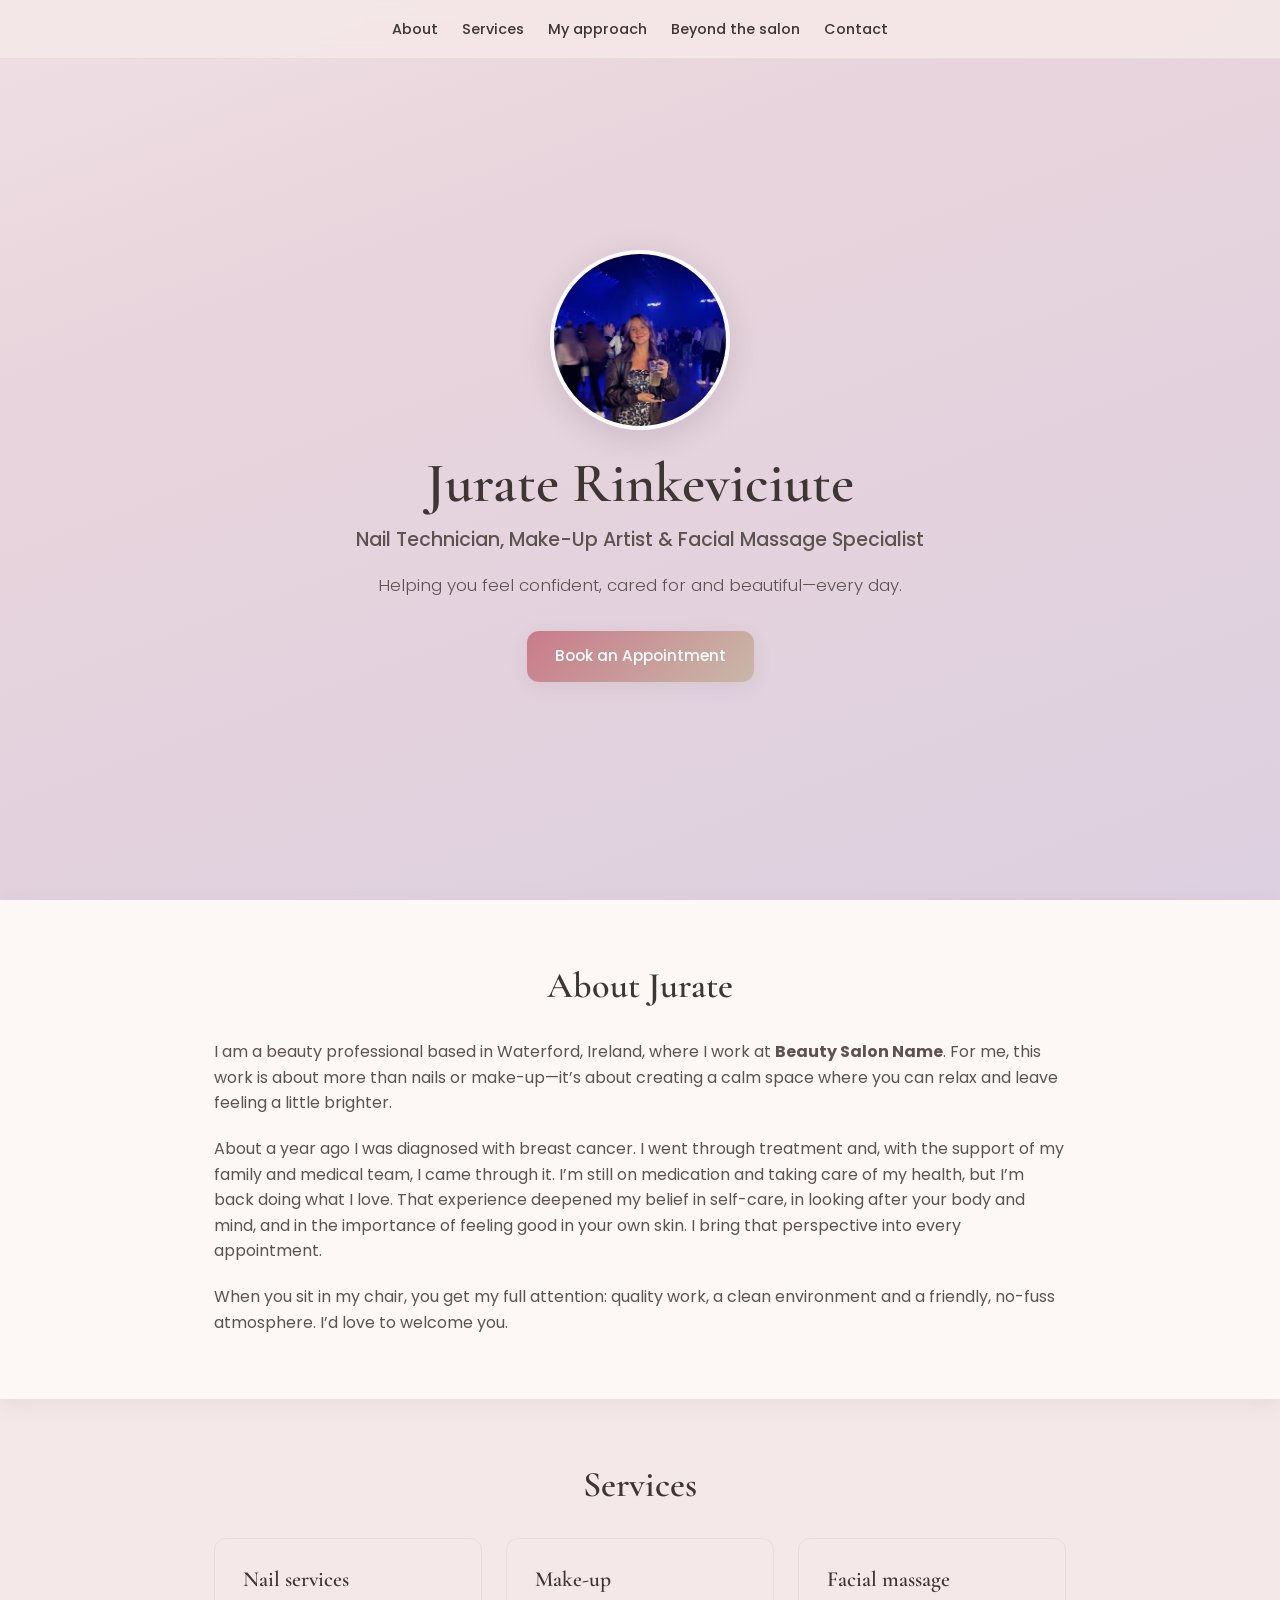
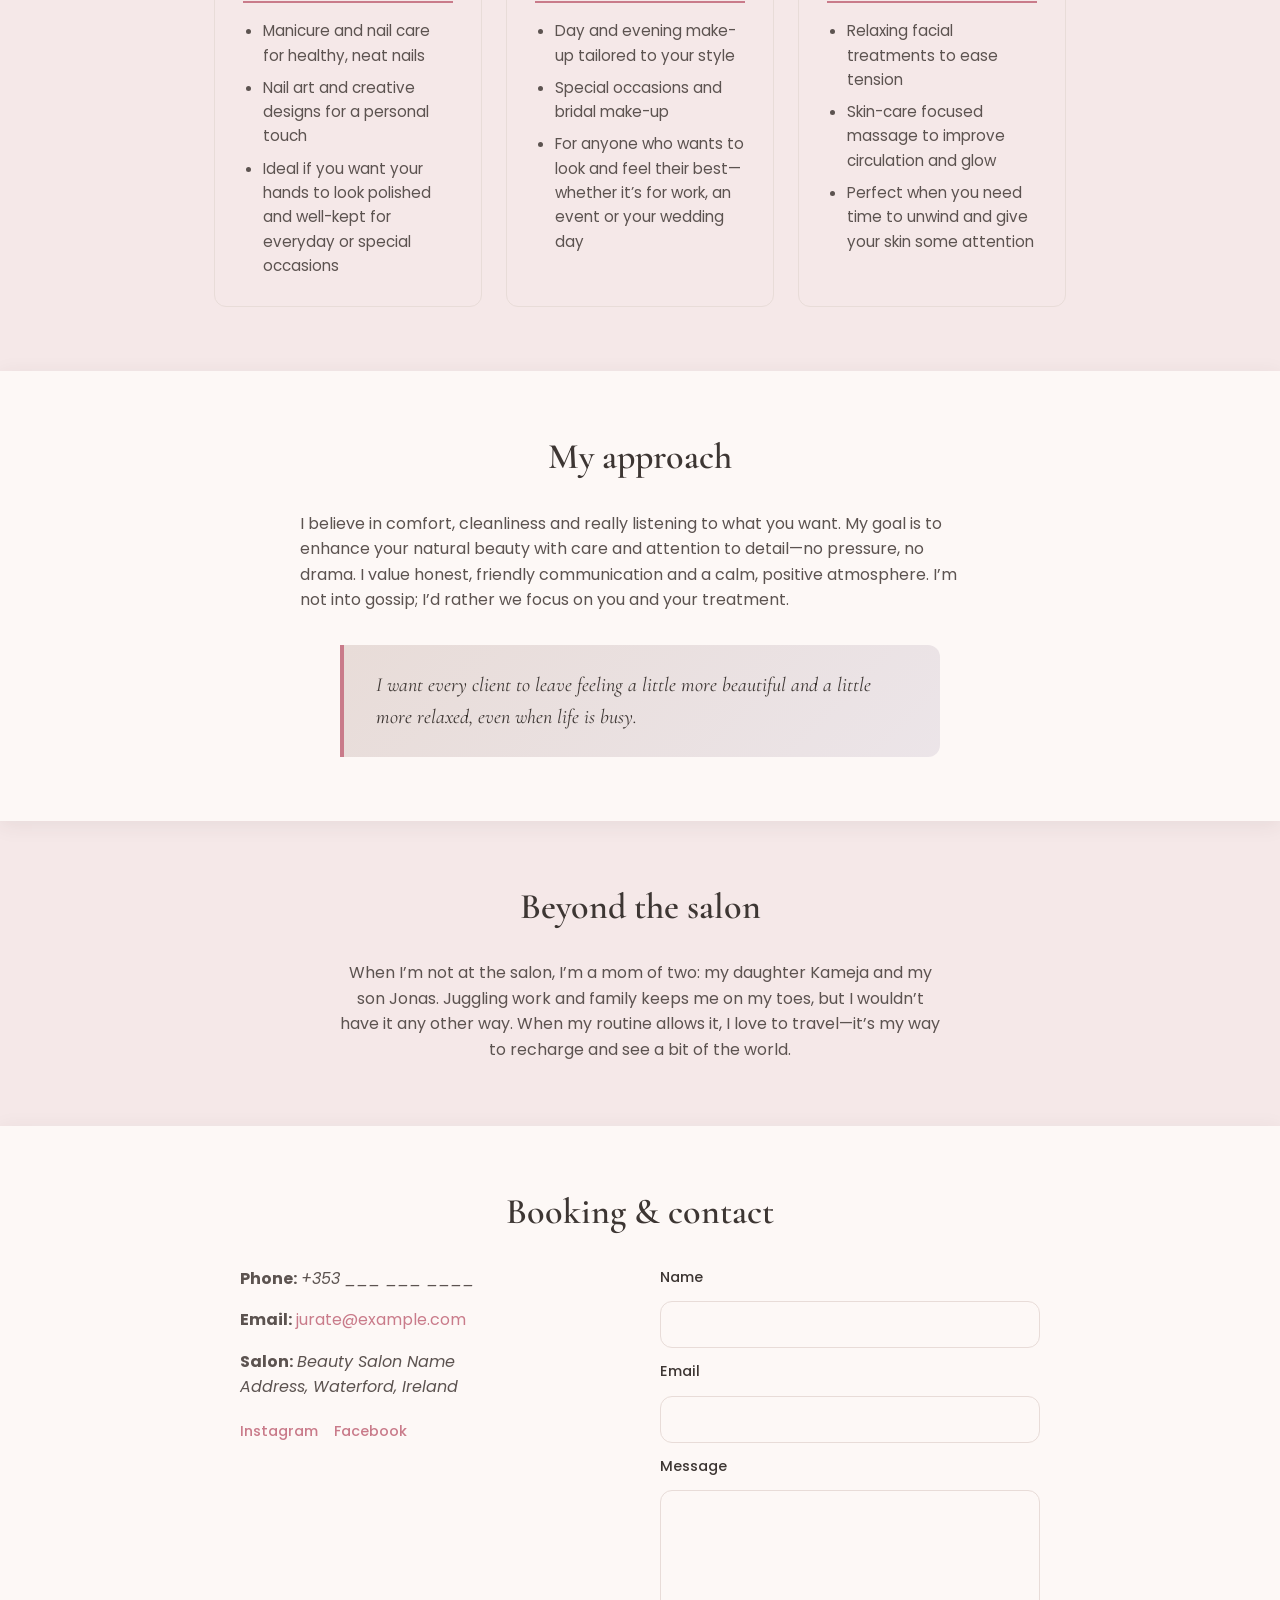
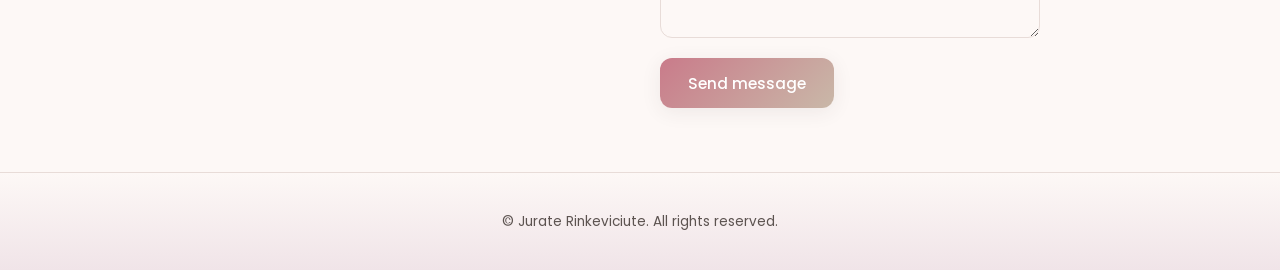
==== index.html @ 40cccd5f "Add business card landing page with responsive design Made-with: Cursor" ====
<!DOCTYPE html>
<html lang="en">
<head>
  <meta charset="UTF-8">
  <meta name="viewport" content="width=device-width, initial-scale=1.0">
  <title>Jurate Rinkeviciute – Nail Technician, Make-Up Artist & Facial Massage Specialist | Waterford</title>
  <meta name="description" content="Beauty professional in Waterford, Ireland. Nail services, make-up and facial massage. Book your appointment.">
  <link rel="preconnect" href="https://fonts.googleapis.com">
  <link rel="preconnect" href="https://fonts.gstatic.com" crossorigin>
  <link href="https://fonts.googleapis.com/css2?family=Cormorant+Garamond:ital,wght@0,400;0,600;1,400&family=Poppins:wght@300;400;500;600&display=swap" rel="stylesheet">
  <link rel="stylesheet" href="style.css">
</head>
<body>
  <header class="site-header">
    <nav class="nav" aria-label="Main navigation">
      <ul class="nav-list">
        <li><a href="#about">About</a></li>
        <li><a href="#services">Services</a></li>
        <li><a href="#philosophy">My approach</a></li>
        <li><a href="#personal">Beyond the salon</a></li>
        <li><a href="#contact">Contact</a></li>
      </ul>
    </nav>
  </header>

  <main>
    <!-- Hero -->
    <section class="hero" id="hero">
      <div class="hero-content">
        <!-- Replace assets/profile.png with Jurate's photo when ready -->
        <img src="assets/profile.png" alt="Jurate Rinkeviciute" class="hero-photo" width="200" height="200">
        <h1 class="hero-title">Jurate Rinkeviciute</h1>
        <p class="hero-subtitle">Nail Technician, Make-Up Artist & Facial Massage Specialist</p>
        <p class="hero-tagline">Helping you feel confident, cared for and beautiful—every day.</p>
        <a href="#contact" class="btn btn-primary btn-pulse">Book an Appointment</a>
      </div>
    </section>

    <!-- About Jurate -->
    <section class="section about" id="about">
      <div class="container">
        <h2 class="section-title">About Jurate</h2>
        <div class="about-content">
          <p>I am a beauty professional based in Waterford, Ireland, where I work at <strong>Beauty Salon Name</strong>. For me, this work is about more than nails or make-up—it’s about creating a calm space where you can relax and leave feeling a little brighter.</p>
          <p>About a year ago I was diagnosed with breast cancer. I went through treatment and, with the support of my family and medical team, I came through it. I’m still on medication and taking care of my health, but I’m back doing what I love. That experience deepened my belief in self-care, in looking after your body and mind, and in the importance of feeling good in your own skin. I bring that perspective into every appointment.</p>
          <p>When you sit in my chair, you get my full attention: quality work, a clean environment and a friendly, no-fuss atmosphere. I’d love to welcome you.</p>
        </div>
      </div>
    </section>

    <!-- Services -->
    <section class="section services" id="services">
      <div class="container">
        <h2 class="section-title">Services</h2>
        <div class="services-grid">
          <article class="service-card">
            <h3 class="service-title">Nail services</h3>
            <ul class="service-list">
              <li>Manicure and nail care for healthy, neat nails</li>
              <li>Nail art and creative designs for a personal touch</li>
              <li>Ideal if you want your hands to look polished and well-kept for everyday or special occasions</li>
            </ul>
          </article>
          <article class="service-card">
            <h3 class="service-title">Make-up</h3>
            <ul class="service-list">
              <li>Day and evening make-up tailored to your style</li>
              <li>Special occasions and bridal make-up</li>
              <li>For anyone who wants to look and feel their best—whether it’s for work, an event or your wedding day</li>
            </ul>
          </article>
          <article class="service-card">
            <h3 class="service-title">Facial massage</h3>
            <ul class="service-list">
              <li>Relaxing facial treatments to ease tension</li>
              <li>Skin-care focused massage to improve circulation and glow</li>
              <li>Perfect when you need time to unwind and give your skin some attention</li>
            </ul>
          </article>
        </div>
      </div>
    </section>

    <!-- Philosophy -->
    <section class="section philosophy" id="philosophy">
      <div class="container">
        <h2 class="section-title">My approach</h2>
        <div class="philosophy-content">
          <p>I believe in comfort, cleanliness and really listening to what you want. My goal is to enhance your natural beauty with care and attention to detail—no pressure, no drama. I value honest, friendly communication and a calm, positive atmosphere. I’m not into gossip; I’d rather we focus on you and your treatment.</p>
          <blockquote class="philosophy-quote">I want every client to leave feeling a little more beautiful and a little more relaxed, even when life is busy.</blockquote>
        </div>
      </div>
    </section>

    <!-- Personal life -->
    <section class="section personal" id="personal">
      <div class="container">
        <h2 class="section-title">Beyond the salon</h2>
        <div class="personal-content">
          <p>When I’m not at the salon, I’m a mom of two: my daughter Kameja and my son Jonas. Juggling work and family keeps me on my toes, but I wouldn’t have it any other way. When my routine allows it, I love to travel—it’s my way to recharge and see a bit of the world.</p>
        </div>
      </div>
    </section>

    <!-- Booking & Contact -->
    <section class="section contact" id="contact">
      <div class="container">
        <h2 class="section-title">Booking & contact</h2>
        <div class="contact-wrapper">
          <div class="contact-info">
            <p><strong>Phone:</strong> <span class="placeholder">+353 ___ ___ ____</span></p>
            <p><strong>Email:</strong> <a href="mailto:jurate@example.com">jurate@example.com</a></p>
            <p><strong>Salon:</strong> <span class="placeholder">Beauty Salon Name</span><br>
            <span class="placeholder">Address, Waterford, Ireland</span></p>
            <div class="social-links">
              <a href="https://www.instagram.com/example" target="_blank" rel="noopener noreferrer" aria-label="Instagram">Instagram</a>
              <a href="https://www.facebook.com/example" target="_blank" rel="noopener noreferrer" aria-label="Facebook">Facebook</a>
            </div>
          </div>
          <form class="contact-form" action="#" method="post" aria-label="Contact form">
            <label for="name">Name</label>
            <input type="text" id="name" name="name" required>
            <label for="email">Email</label>
            <input type="email" id="email" name="email" required>
            <label for="message">Message</label>
            <textarea id="message" name="message" rows="5" required></textarea>
            <button type="submit" class="btn btn-primary">Send message</button>
          </form>
        </div>
      </div>
    </section>
  </main>

  <footer class="site-footer">
    <p>&copy; Jurate Rinkeviciute. All rights reserved.</p>
  </footer>

  <script>
    document.querySelectorAll('a[href^="#"]').forEach(anchor => {
      anchor.addEventListener('click', function (e) {
        e.preventDefault();
        const target = document.querySelector(this.getAttribute('href'));
        if (target) target.scrollIntoView({ behavior: 'smooth', block: 'start' });
      });
    });
  </script>
</body>
</html>
---- style.css ----
/* ============================================
   Jurate Rinkeviciute – Personal Portfolio
   Soft, feminine, calm & modern
   ============================================ */

:root {
  --bg-main: #f5e8e8;
  --bg-section: #fdf8f6;
  --bg-hero: linear-gradient(160deg, #efe0e4 0%, #e8d4dc 30%, #ddd0e0 100%);
  --accent-soft: #e8dcd8;
  --accent-pink: #c97b8a;
  --accent-nude: #c9b8a8;
  --accent-lavender: #b8a8c4;
  --text-dark: #3d3633;
  --text-muted: #5c5350;
  --font-display: "Cormorant Garamond", Georgia, serif;
  --font-body: "Poppins", sans-serif;
  --shadow-soft: 0 4px 20px rgba(61, 54, 51, 0.08);
  --radius: 12px;
  --transition: 0.25s ease;
}

*,
*::before,
*::after {
  box-sizing: border-box;
}

html {
  scroll-behavior: smooth;
}

body {
  margin: 0;
  font-family: var(--font-body);
  font-weight: 400;
  font-size: 1rem;
  line-height: 1.6;
  color: var(--text-dark);
  background-color: var(--bg-main);
}

/* Typography */
h1, h2, h3 {
  font-family: var(--font-display);
  font-weight: 600;
  line-height: 1.2;
}

a {
  color: var(--accent-pink);
  text-decoration: none;
  transition: color var(--transition);
}

a:hover {
  color: var(--text-dark);
}

/* Layout */
.container {
  max-width: 900px;
  margin: 0 auto;
  padding: 0 1.5rem;
}

/* Header & navigation */
.site-header {
  position: fixed;
  top: 0;
  left: 0;
  right: 0;
  z-index: 100;
  background: rgba(245, 232, 232, 0.92);
  backdrop-filter: blur(8px);
  border-bottom: 1px solid var(--accent-soft);
}

.nav {
  padding: 1rem 1.5rem;
}

.nav-list {
  list-style: none;
  margin: 0;
  padding: 0;
  display: flex;
  flex-wrap: wrap;
  justify-content: center;
  gap: 1.5rem;
}

.nav-list a {
  color: var(--text-dark);
  font-size: 0.9rem;
  font-weight: 500;
}

.nav-list a:hover {
  color: var(--accent-pink);
}

/* Hero */
.hero {
  min-height: 100vh;
  display: flex;
  align-items: center;
  justify-content: center;
  text-align: center;
  padding: 6rem 1.5rem 4rem;
  background: var(--bg-hero);
}

.hero-content {
  max-width: 700px;
}

/* Profile photo – circular crop, face only; replace image for Jurate later */
.hero-photo {
  width: 180px;
  height: 180px;
  border-radius: 50%;
  object-fit: cover;
  object-position: center 25%;
  border: 4px solid rgba(255, 255, 255, 0.9);
  box-shadow: 0 8px 32px rgba(61, 54, 51, 0.15);
  margin-bottom: 1.25rem;
  display: block;
  margin-left: auto;
  margin-right: auto;
}

.hero-title {
  font-size: clamp(2.25rem, 5vw, 3.5rem);
  margin: 0 0 0.5rem;
  color: var(--text-dark);
}

.hero-subtitle {
  font-family: var(--font-body);
  font-size: clamp(1rem, 2vw, 1.2rem);
  font-weight: 500;
  color: var(--text-muted);
  margin: 0 0 1rem;
}

.hero-tagline {
  font-size: 1.05rem;
  color: var(--text-muted);
  margin: 0 0 2rem;
  font-weight: 300;
}

.btn {
  display: inline-block;
  padding: 0.85rem 1.75rem;
  font-family: var(--font-body);
  font-size: 0.95rem;
  font-weight: 500;
  border: none;
  border-radius: var(--radius);
  cursor: pointer;
  transition: transform var(--transition), box-shadow var(--transition);
}

.btn-primary {
  background: linear-gradient(135deg, var(--accent-pink), var(--accent-nude));
  color: #fff;
  box-shadow: var(--shadow-soft);
}

.btn-primary:hover {
  transform: translateY(-2px);
  box-shadow: 0 6px 24px rgba(201, 123, 138, 0.4);
}

/* Pulsating "Book" button */
@keyframes pulse {
  0%, 100% { box-shadow: 0 4px 20px rgba(201, 123, 138, 0.35); transform: scale(1); }
  50% { box-shadow: 0 4px 32px rgba(201, 123, 138, 0.55); transform: scale(1.02); }
}

.btn-pulse {
  animation: pulse 2s ease-in-out infinite;
}

.btn-pulse:hover {
  animation: none;
}

/* Sections */
.section {
  padding: 4rem 0;
}

.section:nth-child(even) {
  background-color: var(--bg-section);
  box-shadow: var(--shadow-soft);
}

.section-title {
  font-size: clamp(1.75rem, 3vw, 2.25rem);
  margin: 0 0 2rem;
  text-align: center;
  color: var(--text-dark);
}

/* About */
.about-content p {
  margin: 0 0 1.25rem;
  color: var(--text-muted);
}

.about-content p:last-child {
  margin-bottom: 0;
}

/* Services */
.services-grid {
  display: grid;
  grid-template-columns: repeat(auto-fit, minmax(260px, 1fr));
  gap: 1.5rem;
}

.service-card {
  background: var(--bg-main);
  padding: 1.75rem;
  border-radius: var(--radius);
  border: 1px solid var(--accent-soft);
  transition: box-shadow var(--transition), border-color var(--transition);
}

.service-card:hover {
  box-shadow: var(--shadow-soft);
  border-color: var(--accent-pink);
}

.service-title {
  font-size: 1.35rem;
  margin: 0 0 1rem;
  color: var(--text-dark);
  padding-bottom: 0.5rem;
  border-bottom: 2px solid var(--accent-pink);
}

.service-list {
  margin: 0;
  padding-left: 1.25rem;
  color: var(--text-muted);
  font-size: 0.95rem;
}

.service-list li {
  margin-bottom: 0.5rem;
}

.service-list li:last-child {
  margin-bottom: 0;
}

/* Philosophy */
.philosophy-content p {
  margin: 0 0 1.25rem;
  color: var(--text-muted);
  max-width: 680px;
  margin-left: auto;
  margin-right: auto;
}

.philosophy-quote {
  margin: 2rem auto 0;
  padding: 1.5rem 2rem;
  font-family: var(--font-display);
  font-size: 1.25rem;
  font-style: italic;
  color: var(--text-dark);
  background: linear-gradient(135deg, var(--accent-soft), rgba(196, 184, 201, 0.3));
  border-left: 4px solid var(--accent-pink);
  border-radius: 0 var(--radius) var(--radius) 0;
  max-width: 600px;
}

/* Personal */
.personal-content p {
  margin: 0;
  color: var(--text-muted);
  max-width: 600px;
  margin-left: auto;
  margin-right: auto;
  text-align: center;
}

/* Contact */
.contact-wrapper {
  display: grid;
  grid-template-columns: 1fr 1fr;
  gap: 2.5rem;
  align-items: start;
  max-width: 800px;
  margin: 0 auto;
}

.contact-info p {
  margin: 0 0 1rem;
  color: var(--text-muted);
}

.contact-info .placeholder {
  color: var(--text-muted);
  font-style: italic;
}

.social-links {
  margin-top: 1.25rem;
  display: flex;
  gap: 1rem;
}

.social-links a {
  font-size: 0.9rem;
  font-weight: 500;
}

/* Form */
.contact-form {
  display: flex;
  flex-direction: column;
  gap: 0.75rem;
}

.contact-form label {
  font-size: 0.9rem;
  font-weight: 500;
  color: var(--text-dark);
}

.contact-form input,
.contact-form textarea {
  font-family: var(--font-body);
  font-size: 1rem;
  padding: 0.65rem 0.9rem;
  border: 1px solid var(--accent-soft);
  border-radius: var(--radius);
  background: var(--bg-section);
  color: var(--text-dark);
  transition: border-color var(--transition);
}

.contact-form input:focus,
.contact-form textarea:focus {
  outline: none;
  border-color: var(--accent-pink);
}

.contact-form textarea {
  resize: vertical;
  min-height: 100px;
}

.contact-form .btn {
  margin-top: 0.5rem;
  align-self: flex-start;
}

/* Footer */
.site-footer {
  padding: 1.5rem;
  text-align: center;
  font-size: 0.85rem;
  color: var(--text-muted);
  background: linear-gradient(180deg, var(--bg-section) 0%, #f0e4e8 100%);
  border-top: 1px solid var(--accent-soft);
}

/* Responsive */
@media (max-width: 700px) {
  .nav-list {
    gap: 1rem;
  }

  .hero {
    padding: 5rem 1rem 3rem;
  }

  .section {
    padding: 3rem 0;
  }

  .contact-wrapper {
    grid-template-columns: 1fr;
    gap: 2rem;
  }

  .contact-info {
    order: 1;
  }

  .contact-form {
    order: 2;
  }

  .philosophy-quote {
    padding: 1.25rem 1.5rem;
    font-size: 1.1rem;
  }
}

@media (max-width: 480px) {
  .nav-list {
    font-size: 0.85rem;
    gap: 0.75rem;
  }

  .services-grid {
    grid-template-columns: 1fr;
  }
}
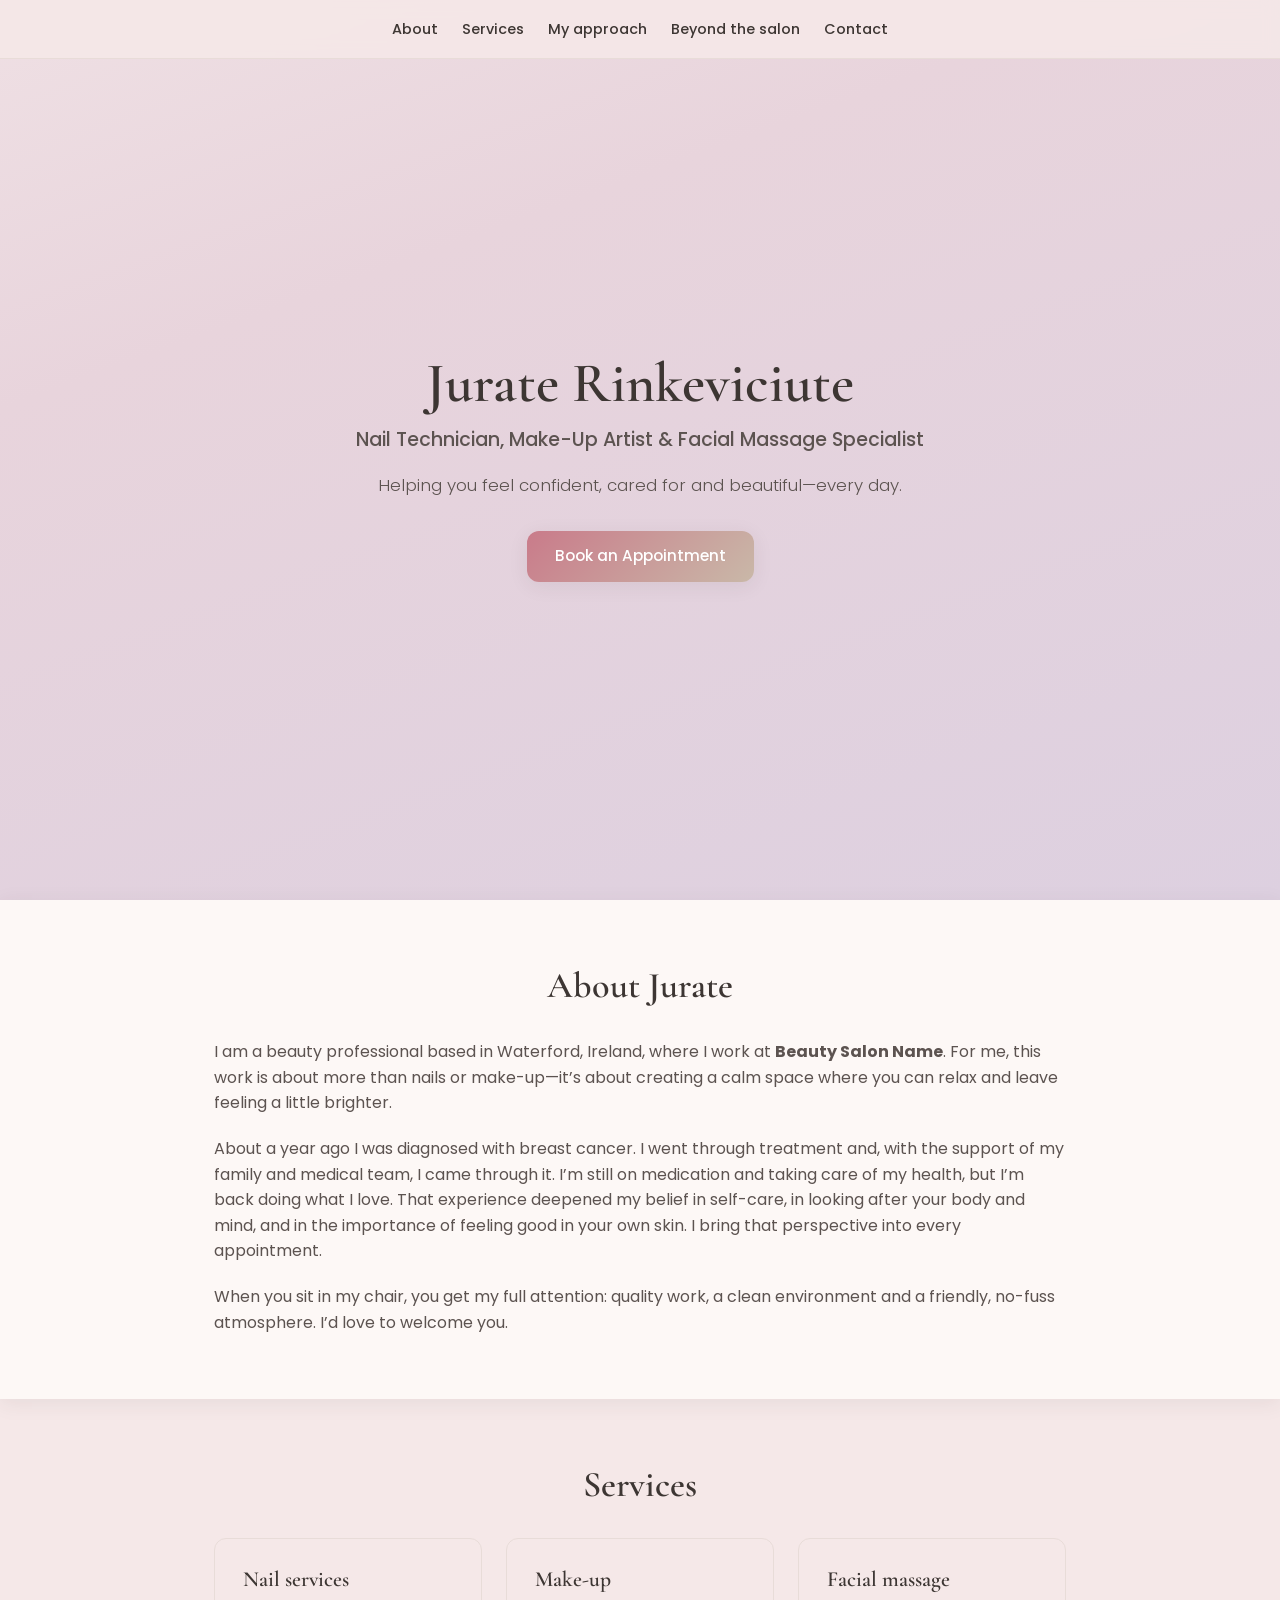
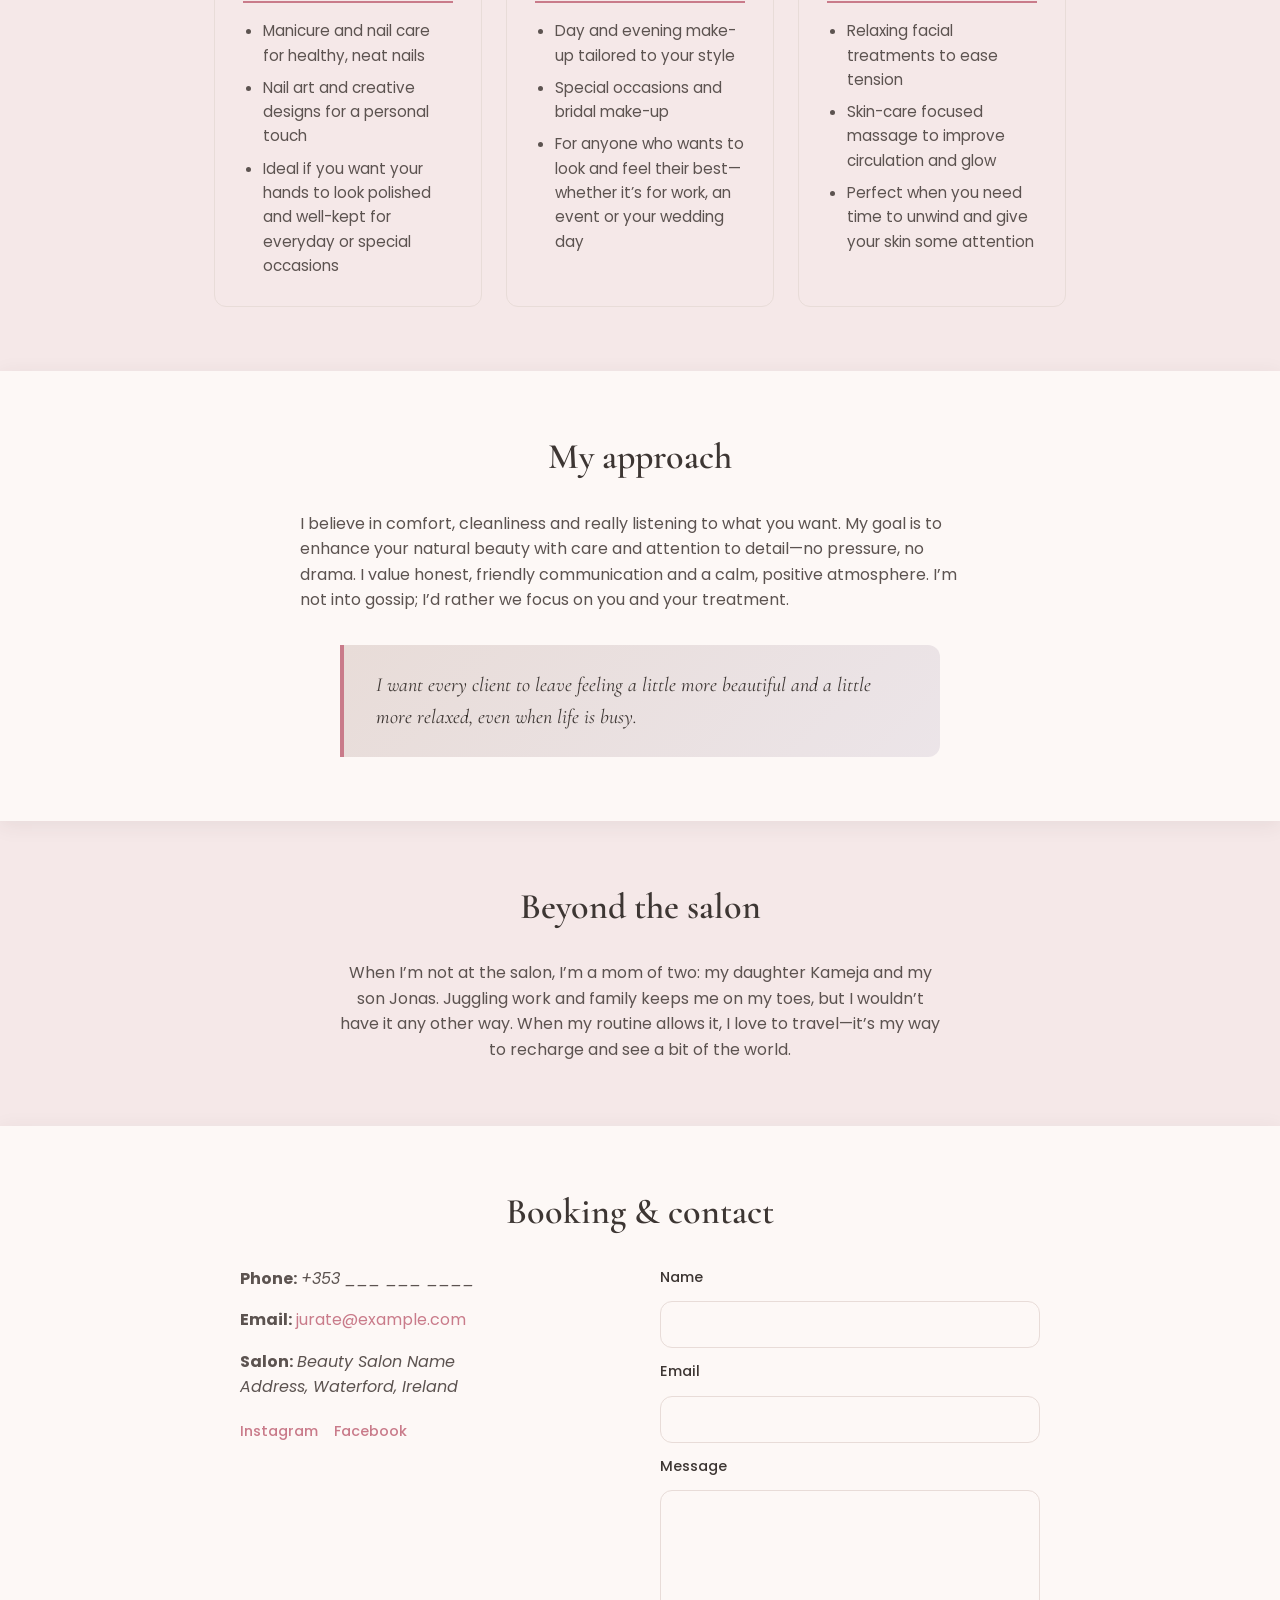
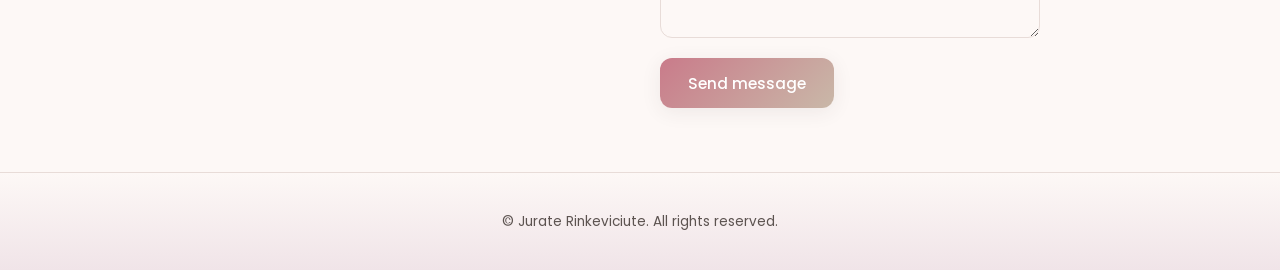
==== commit a387fd31: "Remove profile photo from site Made-with: Cursor" ====
--- a/index.html
+++ b/index.html
@@ -27,8 +27,6 @@
     <!-- Hero -->
     <section class="hero" id="hero">
       <div class="hero-content">
-        <!-- Replace assets/profile.png with Jurate's photo when ready -->
-        <img src="assets/profile.png" alt="Jurate Rinkeviciute" class="hero-photo" width="200" height="200">
         <h1 class="hero-title">Jurate Rinkeviciute</h1>
         <p class="hero-subtitle">Nail Technician, Make-Up Artist & Facial Massage Specialist</p>
         <p class="hero-tagline">Helping you feel confident, cared for and beautiful—every day.</p>
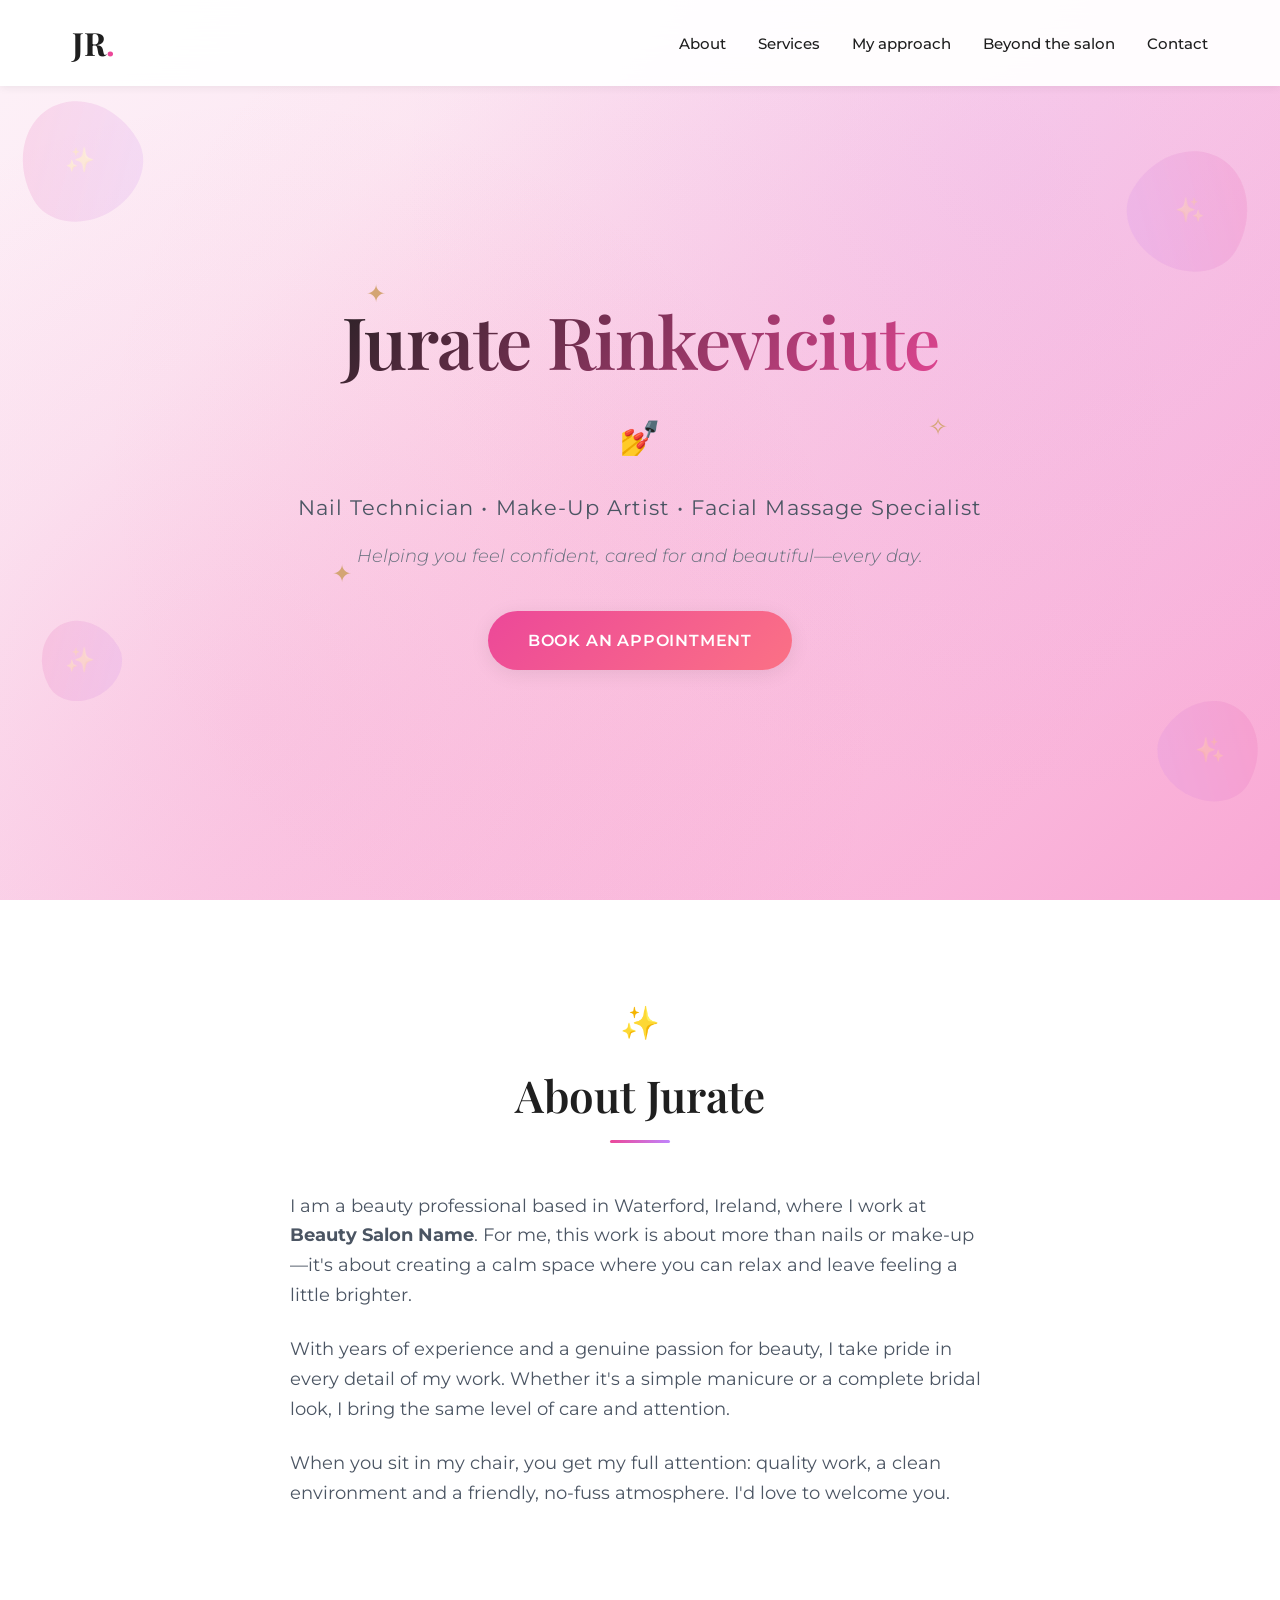
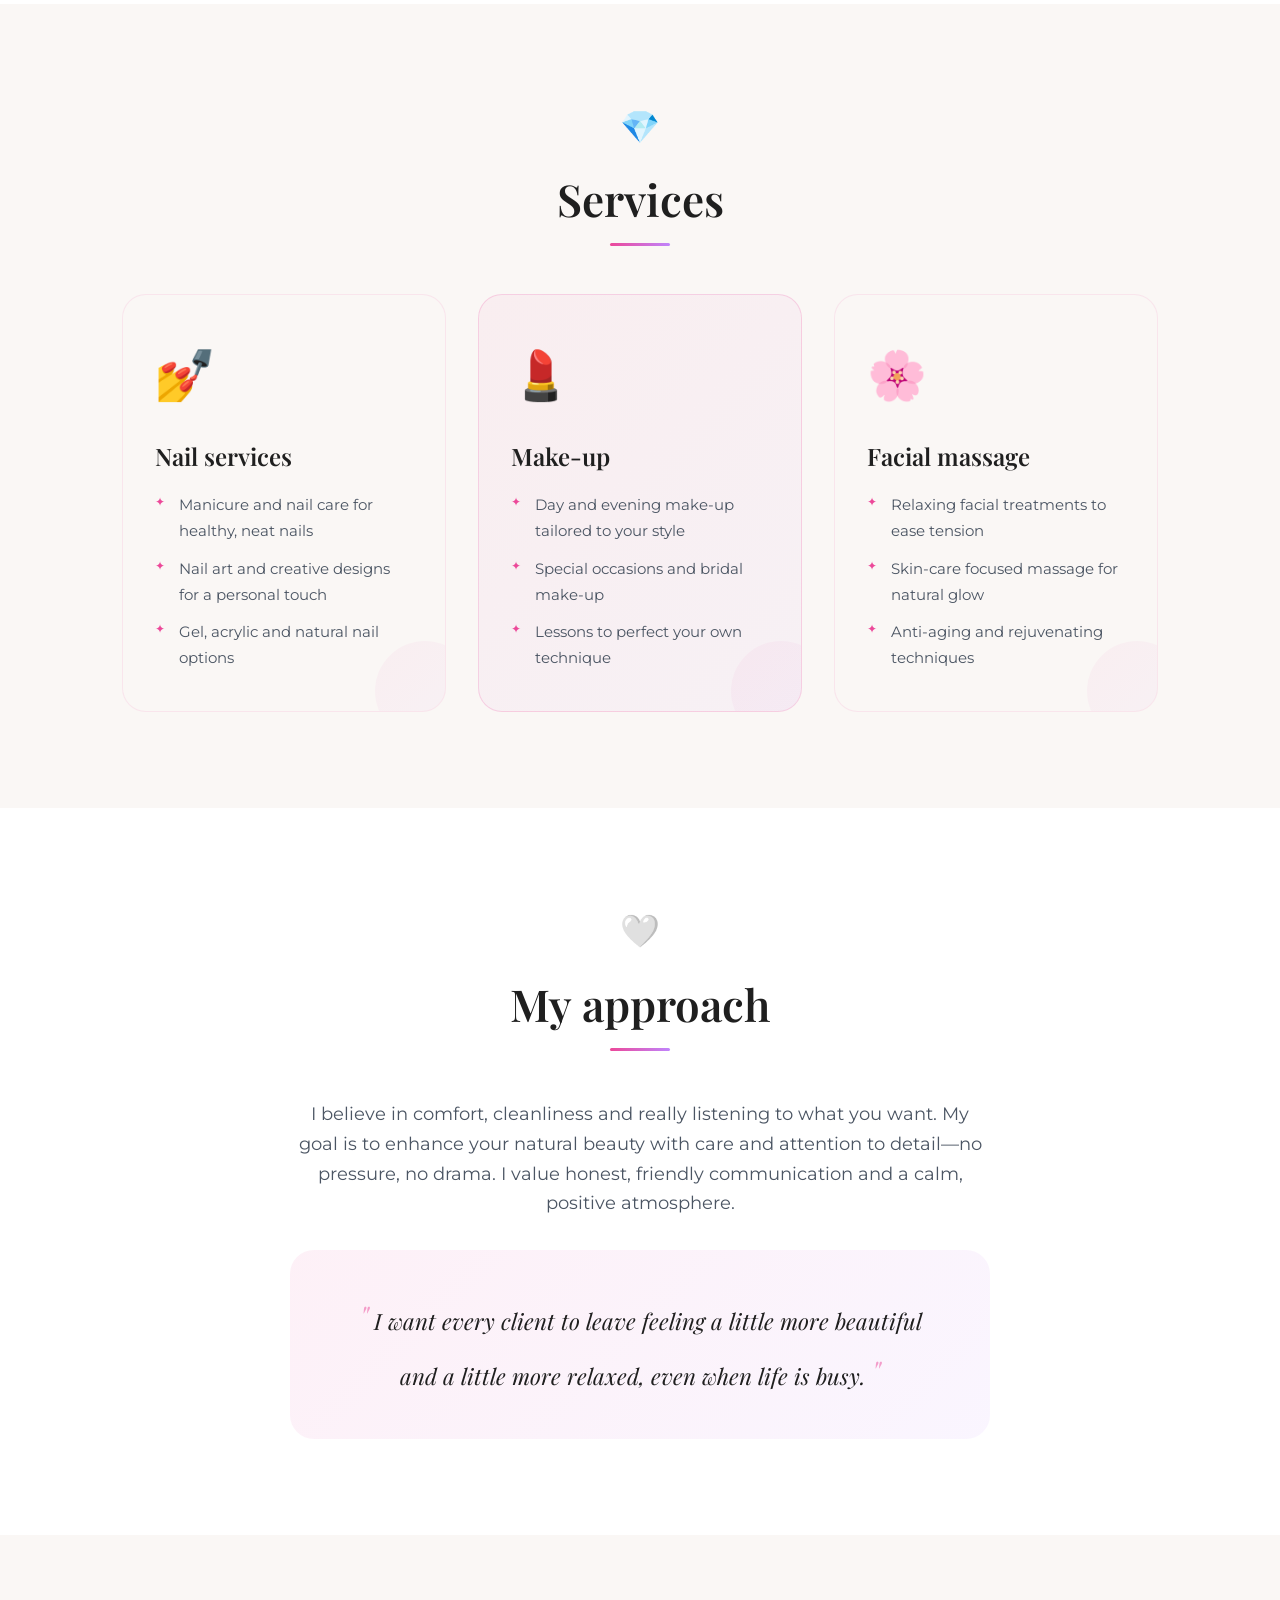
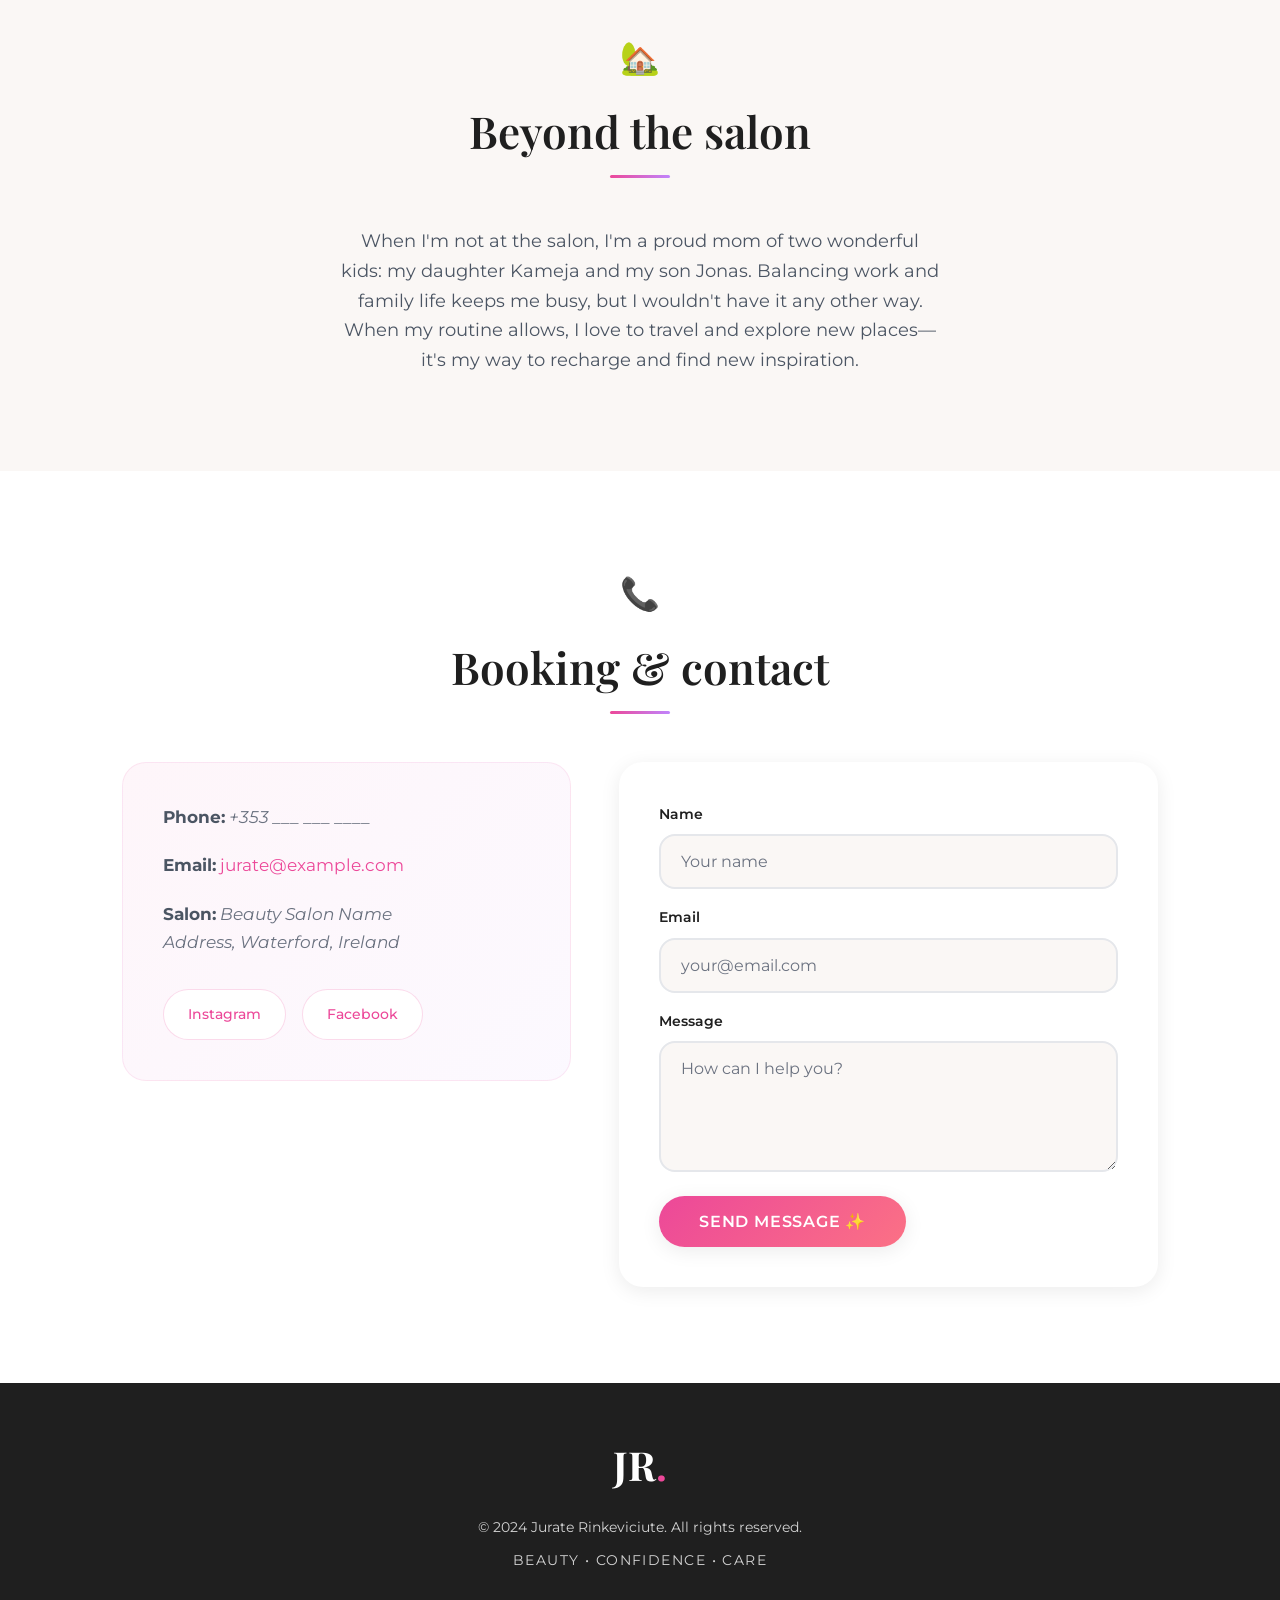
==== commit 436fc17d: "Redesign portfolio - modern nail art inspired theme Made-with: Cursor" ====
--- a/index.html
+++ b/index.html
@@ -7,12 +7,18 @@
   <meta name="description" content="Beauty professional in Waterford, Ireland. Nail services, make-up and facial massage. Book your appointment.">
   <link rel="preconnect" href="https://fonts.googleapis.com">
   <link rel="preconnect" href="https://fonts.gstatic.com" crossorigin>
-  <link href="https://fonts.googleapis.com/css2?family=Cormorant+Garamond:ital,wght@0,400;0,600;1,400&family=Poppins:wght@300;400;500;600&display=swap" rel="stylesheet">
+  <link href="https://fonts.googleapis.com/css2?family=Playfair+Display:ital,wght@0,400;0,600;0,700;1,400&family=Montserrat:wght@300;400;500;600&display=swap" rel="stylesheet">
   <link rel="stylesheet" href="style.css">
 </head>
 <body>
+  <div class="nail-ornament nail-ornament-top-left"></div>
+  <div class="nail-ornament nail-ornament-top-right"></div>
+  <div class="nail-ornament nail-ornament-bottom-left"></div>
+  <div class="nail-ornament nail-ornament-bottom-right"></div>
+
   <header class="site-header">
     <nav class="nav" aria-label="Main navigation">
+      <div class="logo">JR<span class="logo-dot">.</span></div>
       <ul class="nav-list">
         <li><a href="#about">About</a></li>
         <li><a href="#services">Services</a></li>
@@ -26,22 +32,32 @@
   <main>
     <!-- Hero -->
     <section class="hero" id="hero">
+      <div class="hero-decoration"></div>
       <div class="hero-content">
+        <div class="hero-sparkle sparkle-1">✦</div>
+        <div class="hero-sparkle sparkle-2">✧</div>
+        <div class="hero-sparkle sparkle-3">✦</div>
         <h1 class="hero-title">Jurate Rinkeviciute</h1>
-        <p class="hero-subtitle">Nail Technician, Make-Up Artist & Facial Massage Specialist</p>
+        <div class="hero-divider">
+          <span class="divider-nail">💅</span>
+        </div>
+        <p class="hero-subtitle">Nail Technician • Make-Up Artist • Facial Massage Specialist</p>
         <p class="hero-tagline">Helping you feel confident, cared for and beautiful—every day.</p>
-        <a href="#contact" class="btn btn-primary btn-pulse">Book an Appointment</a>
+        <a href="#contact" class="btn btn-primary btn-glow">Book an Appointment</a>
       </div>
     </section>
 
     <!-- About Jurate -->
     <section class="section about" id="about">
       <div class="container">
-        <h2 class="section-title">About Jurate</h2>
+        <div class="section-header">
+          <span class="section-icon">✨</span>
+          <h2 class="section-title">About Jurate</h2>
+        </div>
         <div class="about-content">
-          <p>I am a beauty professional based in Waterford, Ireland, where I work at <strong>Beauty Salon Name</strong>. For me, this work is about more than nails or make-up—it’s about creating a calm space where you can relax and leave feeling a little brighter.</p>
-          <p>About a year ago I was diagnosed with breast cancer. I went through treatment and, with the support of my family and medical team, I came through it. I’m still on medication and taking care of my health, but I’m back doing what I love. That experience deepened my belief in self-care, in looking after your body and mind, and in the importance of feeling good in your own skin. I bring that perspective into every appointment.</p>
-          <p>When you sit in my chair, you get my full attention: quality work, a clean environment and a friendly, no-fuss atmosphere. I’d love to welcome you.</p>
+          <p>I am a beauty professional based in Waterford, Ireland, where I work at <strong>Beauty Salon Name</strong>. For me, this work is about more than nails or make-up—it's about creating a calm space where you can relax and leave feeling a little brighter.</p>
+          <p>With years of experience and a genuine passion for beauty, I take pride in every detail of my work. Whether it's a simple manicure or a complete bridal look, I bring the same level of care and attention.</p>
+          <p>When you sit in my chair, you get my full attention: quality work, a clean environment and a friendly, no-fuss atmosphere. I'd love to welcome you.</p>
         </div>
       </div>
     </section>
@@ -49,31 +65,40 @@
     <!-- Services -->
     <section class="section services" id="services">
       <div class="container">
-        <h2 class="section-title">Services</h2>
+        <div class="section-header">
+          <span class="section-icon">💎</span>
+          <h2 class="section-title">Services</h2>
+        </div>
         <div class="services-grid">
           <article class="service-card">
+            <div class="service-icon">💅</div>
             <h3 class="service-title">Nail services</h3>
             <ul class="service-list">
               <li>Manicure and nail care for healthy, neat nails</li>
               <li>Nail art and creative designs for a personal touch</li>
-              <li>Ideal if you want your hands to look polished and well-kept for everyday or special occasions</li>
+              <li>Gel, acrylic and natural nail options</li>
             </ul>
+            <div class="service-decoration"></div>
           </article>
-          <article class="service-card">
+          <article class="service-card service-card-featured">
+            <div class="service-icon">💄</div>
             <h3 class="service-title">Make-up</h3>
             <ul class="service-list">
               <li>Day and evening make-up tailored to your style</li>
               <li>Special occasions and bridal make-up</li>
-              <li>For anyone who wants to look and feel their best—whether it’s for work, an event or your wedding day</li>
+              <li>Lessons to perfect your own technique</li>
             </ul>
+            <div class="service-decoration"></div>
           </article>
           <article class="service-card">
+            <div class="service-icon">🌸</div>
             <h3 class="service-title">Facial massage</h3>
             <ul class="service-list">
               <li>Relaxing facial treatments to ease tension</li>
-              <li>Skin-care focused massage to improve circulation and glow</li>
-              <li>Perfect when you need time to unwind and give your skin some attention</li>
+              <li>Skin-care focused massage for natural glow</li>
+              <li>Anti-aging and rejuvenating techniques</li>
             </ul>
+            <div class="service-decoration"></div>
           </article>
         </div>
       </div>
@@ -82,10 +107,17 @@
     <!-- Philosophy -->
     <section class="section philosophy" id="philosophy">
       <div class="container">
-        <h2 class="section-title">My approach</h2>
+        <div class="section-header">
+          <span class="section-icon">🤍</span>
+          <h2 class="section-title">My approach</h2>
+        </div>
         <div class="philosophy-content">
-          <p>I believe in comfort, cleanliness and really listening to what you want. My goal is to enhance your natural beauty with care and attention to detail—no pressure, no drama. I value honest, friendly communication and a calm, positive atmosphere. I’m not into gossip; I’d rather we focus on you and your treatment.</p>
-          <blockquote class="philosophy-quote">I want every client to leave feeling a little more beautiful and a little more relaxed, even when life is busy.</blockquote>
+          <p>I believe in comfort, cleanliness and really listening to what you want. My goal is to enhance your natural beauty with care and attention to detail—no pressure, no drama. I value honest, friendly communication and a calm, positive atmosphere.</p>
+          <blockquote class="philosophy-quote">
+            <span class="quote-mark">"</span>
+            I want every client to leave feeling a little more beautiful and a little more relaxed, even when life is busy.
+            <span class="quote-mark">"</span>
+          </blockquote>
         </div>
       </div>
     </section>
@@ -93,9 +125,12 @@
     <!-- Personal life -->
     <section class="section personal" id="personal">
       <div class="container">
-        <h2 class="section-title">Beyond the salon</h2>
+        <div class="section-header">
+          <span class="section-icon">🏡</span>
+          <h2 class="section-title">Beyond the salon</h2>
+        </div>
         <div class="personal-content">
-          <p>When I’m not at the salon, I’m a mom of two: my daughter Kameja and my son Jonas. Juggling work and family keeps me on my toes, but I wouldn’t have it any other way. When my routine allows it, I love to travel—it’s my way to recharge and see a bit of the world.</p>
+          <p>When I'm not at the salon, I'm a proud mom of two wonderful kids: my daughter Kameja and my son Jonas. Balancing work and family life keeps me busy, but I wouldn't have it any other way. When my routine allows, I love to travel and explore new places—it's my way to recharge and find new inspiration.</p>
         </div>
       </div>
     </section>
@@ -103,26 +138,35 @@
     <!-- Booking & Contact -->
     <section class="section contact" id="contact">
       <div class="container">
-        <h2 class="section-title">Booking & contact</h2>
+        <div class="section-header">
+          <span class="section-icon">📞</span>
+          <h2 class="section-title">Booking & contact</h2>
+        </div>
         <div class="contact-wrapper">
           <div class="contact-info">
-            <p><strong>Phone:</strong> <span class="placeholder">+353 ___ ___ ____</span></p>
-            <p><strong>Email:</strong> <a href="mailto:jurate@example.com">jurate@example.com</a></p>
-            <p><strong>Salon:</strong> <span class="placeholder">Beauty Salon Name</span><br>
-            <span class="placeholder">Address, Waterford, Ireland</span></p>
-            <div class="social-links">
-              <a href="https://www.instagram.com/example" target="_blank" rel="noopener noreferrer" aria-label="Instagram">Instagram</a>
-              <a href="https://www.facebook.com/example" target="_blank" rel="noopener noreferrer" aria-label="Facebook">Facebook</a>
+            <div class="contact-card">
+              <p><strong>Phone:</strong> <span class="placeholder">+353 ___ ___ ____</span></p>
+              <p><strong>Email:</strong> <a href="mailto:jurate@example.com">jurate@example.com</a></p>
+              <p><strong>Salon:</strong> <span class="placeholder">Beauty Salon Name</span><br>
+              <span class="placeholder">Address, Waterford, Ireland</span></p>
+              <div class="social-links">
+                <a href="https://www.instagram.com/example" target="_blank" rel="noopener noreferrer" class="social-btn">
+                  <span>Instagram</span>
+                </a>
+                <a href="https://www.facebook.com/example" target="_blank" rel="noopener noreferrer" class="social-btn">
+                  <span>Facebook</span>
+                </a>
+              </div>
             </div>
           </div>
           <form class="contact-form" action="#" method="post" aria-label="Contact form">
             <label for="name">Name</label>
-            <input type="text" id="name" name="name" required>
+            <input type="text" id="name" name="name" required placeholder="Your name">
             <label for="email">Email</label>
-            <input type="email" id="email" name="email" required>
+            <input type="email" id="email" name="email" required placeholder="your@email.com">
             <label for="message">Message</label>
-            <textarea id="message" name="message" rows="5" required></textarea>
-            <button type="submit" class="btn btn-primary">Send message</button>
+            <textarea id="message" name="message" rows="5" required placeholder="How can I help you?"></textarea>
+            <button type="submit" class="btn btn-primary">Send message ✨</button>
           </form>
         </div>
       </div>
@@ -130,7 +174,11 @@
   </main>
 
   <footer class="site-footer">
-    <p>&copy; Jurate Rinkeviciute. All rights reserved.</p>
+    <div class="footer-content">
+      <div class="footer-logo">JR<span class="logo-dot">.</span></div>
+      <p>&copy; 2024 Jurate Rinkeviciute. All rights reserved.</p>
+      <p class="footer-tagline">Beauty • Confidence • Care</p>
+    </div>
   </footer>
 
   <script>
--- a/style.css
+++ b/style.css
@@ -1,23 +1,41 @@
 /* ============================================
    Jurate Rinkeviciute – Personal Portfolio
-   Soft, feminine, calm & modern
+   Elegant nail art inspired design
    ============================================ */
 
 :root {
-  --bg-main: #f5e8e8;
-  --bg-section: #fdf8f6;
-  --bg-hero: linear-gradient(160deg, #efe0e4 0%, #e8d4dc 30%, #ddd0e0 100%);
-  --accent-soft: #e8dcd8;
-  --accent-pink: #c97b8a;
-  --accent-nude: #c9b8a8;
-  --accent-lavender: #b8a8c4;
-  --text-dark: #3d3633;
-  --text-muted: #5c5350;
-  --font-display: "Cormorant Garamond", Georgia, serif;
-  --font-body: "Poppins", sans-serif;
-  --shadow-soft: 0 4px 20px rgba(61, 54, 51, 0.08);
-  --radius: 12px;
-  --transition: 0.25s ease;
+  --bg-main: #faf7f5;
+  --bg-section: #fff;
+  --bg-hero: linear-gradient(135deg, #fdf2f8 0%, #fce7f3 25%, #fbcfe8 50%, #f9a8d4 100%);
+  --bg-dark: #1f1f1f;
+  
+  --accent-primary: #ec4899;
+  --accent-secondary: #f472b6;
+  --accent-gold: #d4a574;
+  --accent-rose: #fb7185;
+  --accent-lavender: #c084fc;
+  --accent-mint: #6ee7b7;
+  
+  --text-dark: #1f1f1f;
+  --text-light: #4b5563;
+  --text-muted: #6b7280;
+  
+  --font-display: "Playfair Display", Georgia, serif;
+  --font-body: "Montserrat", -apple-system, sans-serif;
+  
+  --shadow-sm: 0 2px 8px rgba(0, 0, 0, 0.06);
+  --shadow-md: 0 4px 20px rgba(0, 0, 0, 0.08);
+  --shadow-lg: 0 8px 40px rgba(0, 0, 0, 0.12);
+  --shadow-glow: 0 0 30px rgba(236, 72, 153, 0.3);
+  
+  --radius-sm: 8px;
+  --radius-md: 16px;
+  --radius-lg: 24px;
+  --radius-xl: 32px;
+  
+  --transition-fast: 0.2s ease;
+  --transition-normal: 0.3s ease;
+  --transition-slow: 0.5s ease;
 }
 
 *,
@@ -35,49 +53,121 @@
   font-family: var(--font-body);
   font-weight: 400;
   font-size: 1rem;
-  line-height: 1.6;
+  line-height: 1.7;
   color: var(--text-dark);
   background-color: var(--bg-main);
+  overflow-x: hidden;
+}
+
+/* Nail Ornaments - Decorative elements */
+.nail-ornament {
+  position: fixed;
+  width: 120px;
+  height: 120px;
+  pointer-events: none;
+  z-index: 1;
+  opacity: 0.15;
+}
+
+.nail-ornament::before {
+  content: '';
+  position: absolute;
+  width: 100%;
+  height: 100%;
+  background: linear-gradient(135deg, var(--accent-primary), var(--accent-lavender));
+  border-radius: 50% 50% 50% 50% / 60% 60% 40% 40%;
+  transform: rotate(-30deg);
+}
+
+.nail-ornament::after {
+  content: '✨';
+  position: absolute;
+  font-size: 24px;
+  top: 50%;
+  left: 50%;
+  transform: translate(-50%, -50%);
+}
+
+.nail-ornament-top-left {
+  top: 100px;
+  left: 20px;
+}
+
+.nail-ornament-top-right {
+  top: 150px;
+  right: 30px;
+  transform: scaleX(-1);
+}
+
+.nail-ornament-bottom-left {
+  bottom: 200px;
+  left: 40px;
+  width: 80px;
+  height: 80px;
+}
+
+.nail-ornament-bottom-right {
+  bottom: 100px;
+  right: 20px;
+  width: 100px;
+  height: 100px;
+  transform: scaleX(-1);
 }
 
 /* Typography */
 h1, h2, h3 {
   font-family: var(--font-display);
   font-weight: 600;
-  line-height: 1.2;
+  line-height: 1.3;
 }
 
 a {
-  color: var(--accent-pink);
+  color: var(--accent-primary);
   text-decoration: none;
-  transition: color var(--transition);
+  transition: color var(--transition-fast);
 }
 
 a:hover {
-  color: var(--text-dark);
+  color: var(--accent-secondary);
 }
 
 /* Layout */
 .container {
-  max-width: 900px;
+  max-width: 1100px;
   margin: 0 auto;
-  padding: 0 1.5rem;
-}
-
-/* Header & navigation */
+  padding: 0 2rem;
+}
+
+/* Header & Navigation */
 .site-header {
   position: fixed;
   top: 0;
   left: 0;
   right: 0;
   z-index: 100;
-  background: rgba(245, 232, 232, 0.92);
-  backdrop-filter: blur(8px);
-  border-bottom: 1px solid var(--accent-soft);
+  background: rgba(255, 255, 255, 0.95);
+  backdrop-filter: blur(20px);
+  box-shadow: var(--shadow-sm);
 }
 
 .nav {
-  padding: 1rem 1.5rem;
+  display: flex;
+  align-items: center;
+  justify-content: space-between;
+  padding: 1rem 2rem;
+  max-width: 1200px;
+  margin: 0 auto;
+}
+
+.logo {
+  font-family: var(--font-display);
+  font-size: 2rem;
+  font-weight: 700;
+  color: var(--text-dark);
+}
+
+.logo-dot {
+  color: var(--accent-primary);
 }
 
 .nav-list {
@@ -85,224 +175,388 @@
   margin: 0;
   padding: 0;
   display: flex;
-  flex-wrap: wrap;
-  justify-content: center;
-  gap: 1.5rem;
+  gap: 2rem;
 }
 
 .nav-list a {
   color: var(--text-dark);
-  font-size: 0.9rem;
+  font-size: 0.95rem;
   font-weight: 500;
-}
-
-.nav-list a:hover {
-  color: var(--accent-pink);
-}
-
-/* Hero */
+  position: relative;
+  padding: 0.5rem 0;
+}
+
+.nav-list a::after {
+  content: '';
+  position: absolute;
+  bottom: 0;
+  left: 0;
+  width: 0;
+  height: 2px;
+  background: linear-gradient(90deg, var(--accent-primary), var(--accent-lavender));
+  transition: width var(--transition-normal);
+}
+
+.nav-list a:hover::after {
+  width: 100%;
+}
+
+/* Hero Section */
 .hero {
   min-height: 100vh;
   display: flex;
   align-items: center;
   justify-content: center;
   text-align: center;
-  padding: 6rem 1.5rem 4rem;
+  padding: 8rem 2rem 4rem;
   background: var(--bg-hero);
+  position: relative;
+  overflow: hidden;
+}
+
+.hero-decoration {
+  position: absolute;
+  top: 0;
+  left: 0;
+  right: 0;
+  bottom: 0;
+  background-image: 
+    radial-gradient(circle at 20% 80%, rgba(236, 72, 153, 0.1) 0%, transparent 50%),
+    radial-gradient(circle at 80% 20%, rgba(192, 132, 252, 0.1) 0%, transparent 50%),
+    radial-gradient(circle at 50% 50%, rgba(251, 113, 133, 0.05) 0%, transparent 70%);
+  pointer-events: none;
 }
 
 .hero-content {
-  max-width: 700px;
-}
-
-/* Profile photo – circular crop, face only; replace image for Jurate later */
-.hero-photo {
-  width: 180px;
-  height: 180px;
-  border-radius: 50%;
-  object-fit: cover;
-  object-position: center 25%;
-  border: 4px solid rgba(255, 255, 255, 0.9);
-  box-shadow: 0 8px 32px rgba(61, 54, 51, 0.15);
-  margin-bottom: 1.25rem;
-  display: block;
-  margin-left: auto;
-  margin-right: auto;
+  max-width: 800px;
+  position: relative;
+  z-index: 2;
+}
+
+.hero-sparkle {
+  position: absolute;
+  font-size: 1.5rem;
+  color: var(--accent-gold);
+  animation: sparkle 2s ease-in-out infinite;
+}
+
+.sparkle-1 {
+  top: -20px;
+  left: 10%;
+  animation-delay: 0s;
+}
+
+.sparkle-2 {
+  top: 30%;
+  right: 5%;
+  animation-delay: 0.5s;
+}
+
+.sparkle-3 {
+  bottom: 20%;
+  left: 5%;
+  animation-delay: 1s;
+}
+
+@keyframes sparkle {
+  0%, 100% { opacity: 0.3; transform: scale(1); }
+  50% { opacity: 1; transform: scale(1.2); }
 }
 
 .hero-title {
-  font-size: clamp(2.25rem, 5vw, 3.5rem);
-  margin: 0 0 0.5rem;
-  color: var(--text-dark);
+  font-size: clamp(2.5rem, 6vw, 4.5rem);
+  margin: 0;
+  color: var(--text-dark);
+  letter-spacing: -0.02em;
+  background: linear-gradient(135deg, var(--text-dark) 0%, var(--accent-primary) 100%);
+  -webkit-background-clip: text;
+  -webkit-text-fill-color: transparent;
+  background-clip: text;
+}
+
+.hero-divider {
+  margin: 1.5rem 0;
+}
+
+.divider-nail {
+  font-size: 2rem;
+  display: inline-block;
+  animation: bounce 2s ease-in-out infinite;
+}
+
+@keyframes bounce {
+  0%, 100% { transform: translateY(0); }
+  50% { transform: translateY(-8px); }
 }
 
 .hero-subtitle {
   font-family: var(--font-body);
-  font-size: clamp(1rem, 2vw, 1.2rem);
-  font-weight: 500;
+  font-size: clamp(1rem, 2.5vw, 1.3rem);
+  font-weight: 400;
+  color: var(--text-light);
+  margin: 0 0 1rem;
+  letter-spacing: 0.05em;
+}
+
+.hero-tagline {
+  font-size: 1.1rem;
   color: var(--text-muted);
-  margin: 0 0 1rem;
-}
-
-.hero-tagline {
-  font-size: 1.05rem;
-  color: var(--text-muted);
-  margin: 0 0 2rem;
+  margin: 0 0 2.5rem;
   font-weight: 300;
-}
-
+  font-style: italic;
+}
+
+/* Buttons */
 .btn {
   display: inline-block;
-  padding: 0.85rem 1.75rem;
+  padding: 1rem 2.5rem;
   font-family: var(--font-body);
-  font-size: 0.95rem;
-  font-weight: 500;
+  font-size: 1rem;
+  font-weight: 600;
   border: none;
-  border-radius: var(--radius);
+  border-radius: var(--radius-xl);
   cursor: pointer;
-  transition: transform var(--transition), box-shadow var(--transition);
+  transition: all var(--transition-normal);
+  text-transform: uppercase;
+  letter-spacing: 0.05em;
 }
 
 .btn-primary {
-  background: linear-gradient(135deg, var(--accent-pink), var(--accent-nude));
+  background: linear-gradient(135deg, var(--accent-primary), var(--accent-rose));
   color: #fff;
-  box-shadow: var(--shadow-soft);
+  box-shadow: var(--shadow-md);
 }
 
 .btn-primary:hover {
-  transform: translateY(-2px);
-  box-shadow: 0 6px 24px rgba(201, 123, 138, 0.4);
-}
-
-/* Pulsating "Book" button */
-@keyframes pulse {
-  0%, 100% { box-shadow: 0 4px 20px rgba(201, 123, 138, 0.35); transform: scale(1); }
-  50% { box-shadow: 0 4px 32px rgba(201, 123, 138, 0.55); transform: scale(1.02); }
-}
-
-.btn-pulse {
-  animation: pulse 2s ease-in-out infinite;
-}
-
-.btn-pulse:hover {
-  animation: none;
+  transform: translateY(-3px);
+  box-shadow: var(--shadow-glow);
+}
+
+.btn-glow {
+  animation: glow 3s ease-in-out infinite;
+}
+
+@keyframes glow {
+  0%, 100% { 
+    box-shadow: 0 4px 20px rgba(236, 72, 153, 0.3);
+  }
+  50% { 
+    box-shadow: 0 4px 40px rgba(236, 72, 153, 0.5);
+  }
 }
 
 /* Sections */
 .section {
-  padding: 4rem 0;
+  padding: 6rem 0;
+  position: relative;
 }
 
 .section:nth-child(even) {
   background-color: var(--bg-section);
-  box-shadow: var(--shadow-soft);
+}
+
+.section-header {
+  text-align: center;
+  margin-bottom: 3rem;
+}
+
+.section-icon {
+  display: block;
+  font-size: 2rem;
+  margin-bottom: 1rem;
 }
 
 .section-title {
-  font-size: clamp(1.75rem, 3vw, 2.25rem);
-  margin: 0 0 2rem;
-  text-align: center;
-  color: var(--text-dark);
-}
-
-/* About */
+  font-size: clamp(2rem, 4vw, 2.75rem);
+  margin: 0;
+  color: var(--text-dark);
+  position: relative;
+  display: inline-block;
+}
+
+.section-title::after {
+  content: '';
+  display: block;
+  width: 60px;
+  height: 3px;
+  background: linear-gradient(90deg, var(--accent-primary), var(--accent-lavender));
+  margin: 1rem auto 0;
+  border-radius: 2px;
+}
+
+/* About Section */
+.about-content {
+  max-width: 700px;
+  margin: 0 auto;
+}
+
 .about-content p {
-  margin: 0 0 1.25rem;
-  color: var(--text-muted);
+  margin: 0 0 1.5rem;
+  color: var(--text-light);
+  font-size: 1.1rem;
 }
 
 .about-content p:last-child {
   margin-bottom: 0;
 }
 
-/* Services */
+/* Services Section */
 .services-grid {
   display: grid;
-  grid-template-columns: repeat(auto-fit, minmax(260px, 1fr));
-  gap: 1.5rem;
+  grid-template-columns: repeat(3, 1fr);
+  gap: 2rem;
 }
 
 .service-card {
   background: var(--bg-main);
-  padding: 1.75rem;
-  border-radius: var(--radius);
-  border: 1px solid var(--accent-soft);
-  transition: box-shadow var(--transition), border-color var(--transition);
+  padding: 2.5rem 2rem;
+  border-radius: var(--radius-lg);
+  border: 1px solid rgba(236, 72, 153, 0.1);
+  transition: all var(--transition-normal);
+  position: relative;
+  overflow: hidden;
+}
+
+.service-card::before {
+  content: '';
+  position: absolute;
+  top: 0;
+  left: 0;
+  right: 0;
+  height: 4px;
+  background: linear-gradient(90deg, var(--accent-primary), var(--accent-lavender));
+  transform: scaleX(0);
+  transition: transform var(--transition-normal);
 }
 
 .service-card:hover {
-  box-shadow: var(--shadow-soft);
-  border-color: var(--accent-pink);
+  transform: translateY(-8px);
+  box-shadow: var(--shadow-lg);
+  border-color: var(--accent-primary);
+}
+
+.service-card:hover::before {
+  transform: scaleX(1);
+}
+
+.service-card-featured {
+  background: linear-gradient(135deg, rgba(236, 72, 153, 0.05), rgba(192, 132, 252, 0.05));
+  border-color: rgba(236, 72, 153, 0.2);
+}
+
+.service-icon {
+  font-size: 3rem;
+  margin-bottom: 1.5rem;
+  display: block;
 }
 
 .service-title {
-  font-size: 1.35rem;
-  margin: 0 0 1rem;
-  color: var(--text-dark);
-  padding-bottom: 0.5rem;
-  border-bottom: 2px solid var(--accent-pink);
+  font-size: 1.5rem;
+  margin: 0 0 1.25rem;
+  color: var(--text-dark);
 }
 
 .service-list {
   margin: 0;
-  padding-left: 1.25rem;
-  color: var(--text-muted);
+  padding-left: 0;
+  list-style: none;
+  color: var(--text-light);
   font-size: 0.95rem;
 }
 
 .service-list li {
-  margin-bottom: 0.5rem;
+  margin-bottom: 0.75rem;
+  padding-left: 1.5rem;
+  position: relative;
+}
+
+.service-list li::before {
+  content: '✦';
+  position: absolute;
+  left: 0;
+  color: var(--accent-primary);
+  font-size: 0.75rem;
 }
 
 .service-list li:last-child {
   margin-bottom: 0;
 }
 
-/* Philosophy */
+.service-decoration {
+  position: absolute;
+  bottom: -30px;
+  right: -30px;
+  width: 100px;
+  height: 100px;
+  background: linear-gradient(135deg, var(--accent-primary), var(--accent-lavender));
+  border-radius: 50%;
+  opacity: 0.05;
+}
+
+/* Philosophy Section */
+.philosophy-content {
+  max-width: 700px;
+  margin: 0 auto;
+}
+
 .philosophy-content p {
-  margin: 0 0 1.25rem;
-  color: var(--text-muted);
-  max-width: 680px;
-  margin-left: auto;
-  margin-right: auto;
+  margin: 0 0 2rem;
+  color: var(--text-light);
+  font-size: 1.1rem;
+  text-align: center;
 }
 
 .philosophy-quote {
-  margin: 2rem auto 0;
-  padding: 1.5rem 2rem;
+  margin: 0;
+  padding: 2.5rem 3rem;
   font-family: var(--font-display);
-  font-size: 1.25rem;
+  font-size: 1.4rem;
   font-style: italic;
   color: var(--text-dark);
-  background: linear-gradient(135deg, var(--accent-soft), rgba(196, 184, 201, 0.3));
-  border-left: 4px solid var(--accent-pink);
-  border-radius: 0 var(--radius) var(--radius) 0;
+  background: linear-gradient(135deg, rgba(236, 72, 153, 0.08), rgba(192, 132, 252, 0.08));
+  border-radius: var(--radius-lg);
+  text-align: center;
+  position: relative;
+}
+
+.quote-mark {
+  font-size: 2rem;
+  color: var(--accent-primary);
+  opacity: 0.5;
+}
+
+/* Personal Section */
+.personal-content {
   max-width: 600px;
-}
-
-/* Personal */
+  margin: 0 auto;
+}
+
 .personal-content p {
   margin: 0;
-  color: var(--text-muted);
-  max-width: 600px;
-  margin-left: auto;
-  margin-right: auto;
+  color: var(--text-light);
+  font-size: 1.1rem;
   text-align: center;
 }
 
-/* Contact */
+/* Contact Section */
 .contact-wrapper {
   display: grid;
-  grid-template-columns: 1fr 1fr;
-  gap: 2.5rem;
+  grid-template-columns: 1fr 1.2fr;
+  gap: 3rem;
   align-items: start;
-  max-width: 800px;
-  margin: 0 auto;
+}
+
+.contact-card {
+  background: linear-gradient(135deg, rgba(236, 72, 153, 0.05), rgba(192, 132, 252, 0.05));
+  padding: 2.5rem;
+  border-radius: var(--radius-lg);
+  border: 1px solid rgba(236, 72, 153, 0.1);
 }
 
 .contact-info p {
-  margin: 0 0 1rem;
-  color: var(--text-muted);
+  margin: 0 0 1.25rem;
+  color: var(--text-light);
+  font-size: 1.05rem;
 }
 
 .contact-info .placeholder {
@@ -311,50 +565,75 @@
 }
 
 .social-links {
-  margin-top: 1.25rem;
+  margin-top: 2rem;
   display: flex;
   gap: 1rem;
 }
 
-.social-links a {
+.social-btn {
+  display: inline-flex;
+  align-items: center;
+  gap: 0.5rem;
+  padding: 0.75rem 1.5rem;
+  background: var(--bg-section);
+  border: 1px solid rgba(236, 72, 153, 0.2);
+  border-radius: var(--radius-xl);
   font-size: 0.9rem;
   font-weight: 500;
-}
-
-/* Form */
+  transition: all var(--transition-fast);
+}
+
+.social-btn:hover {
+  background: var(--accent-primary);
+  color: #fff;
+  border-color: var(--accent-primary);
+}
+
+/* Contact Form */
 .contact-form {
   display: flex;
   flex-direction: column;
-  gap: 0.75rem;
+  gap: 1rem;
+  background: var(--bg-section);
+  padding: 2.5rem;
+  border-radius: var(--radius-lg);
+  box-shadow: var(--shadow-md);
 }
 
 .contact-form label {
   font-size: 0.9rem;
-  font-weight: 500;
-  color: var(--text-dark);
+  font-weight: 600;
+  color: var(--text-dark);
+  margin-bottom: -0.5rem;
 }
 
 .contact-form input,
 .contact-form textarea {
   font-family: var(--font-body);
   font-size: 1rem;
-  padding: 0.65rem 0.9rem;
-  border: 1px solid var(--accent-soft);
-  border-radius: var(--radius);
-  background: var(--bg-section);
-  color: var(--text-dark);
-  transition: border-color var(--transition);
+  padding: 1rem 1.25rem;
+  border: 2px solid #e5e7eb;
+  border-radius: var(--radius-md);
+  background: var(--bg-main);
+  color: var(--text-dark);
+  transition: all var(--transition-fast);
+}
+
+.contact-form input::placeholder,
+.contact-form textarea::placeholder {
+  color: var(--text-muted);
 }
 
 .contact-form input:focus,
 .contact-form textarea:focus {
   outline: none;
-  border-color: var(--accent-pink);
+  border-color: var(--accent-primary);
+  box-shadow: 0 0 0 4px rgba(236, 72, 153, 0.1);
 }
 
 .contact-form textarea {
   resize: vertical;
-  min-height: 100px;
+  min-height: 120px;
 }
 
 .contact-form .btn {
@@ -364,44 +643,88 @@
 
 /* Footer */
 .site-footer {
-  padding: 1.5rem;
+  padding: 3rem 2rem;
   text-align: center;
+  background: var(--bg-dark);
+  color: #fff;
+}
+
+.footer-content {
+  max-width: 600px;
+  margin: 0 auto;
+}
+
+.footer-logo {
+  font-family: var(--font-display);
+  font-size: 2.5rem;
+  font-weight: 700;
+  margin-bottom: 1rem;
+}
+
+.site-footer p {
+  margin: 0 0 0.5rem;
+  font-size: 0.9rem;
+  opacity: 0.8;
+}
+
+.footer-tagline {
   font-size: 0.85rem;
-  color: var(--text-muted);
-  background: linear-gradient(180deg, var(--bg-section) 0%, #f0e4e8 100%);
-  border-top: 1px solid var(--accent-soft);
-}
-
-/* Responsive */
+  letter-spacing: 0.1em;
+  text-transform: uppercase;
+  opacity: 0.6;
+}
+
+/* Responsive Design */
+@media (max-width: 900px) {
+  .services-grid {
+    grid-template-columns: 1fr;
+    max-width: 500px;
+    margin: 0 auto;
+  }
+  
+  .contact-wrapper {
+    grid-template-columns: 1fr;
+    max-width: 500px;
+    margin: 0 auto;
+  }
+  
+  .nail-ornament {
+    display: none;
+  }
+}
+
 @media (max-width: 700px) {
+  .nav {
+    flex-direction: column;
+    gap: 1rem;
+  }
+  
   .nav-list {
     gap: 1rem;
-  }
-
+    flex-wrap: wrap;
+    justify-content: center;
+  }
+  
   .hero {
-    padding: 5rem 1rem 3rem;
-  }
-
+    padding: 6rem 1.5rem 3rem;
+  }
+  
   .section {
-    padding: 3rem 0;
-  }
-
-  .contact-wrapper {
-    grid-template-columns: 1fr;
-    gap: 2rem;
-  }
-
-  .contact-info {
-    order: 1;
-  }
-
+    padding: 4rem 0;
+  }
+  
+  .service-card {
+    padding: 2rem 1.5rem;
+  }
+  
+  .philosophy-quote {
+    padding: 2rem;
+    font-size: 1.2rem;
+  }
+  
+  .contact-card,
   .contact-form {
-    order: 2;
-  }
-
-  .philosophy-quote {
-    padding: 1.25rem 1.5rem;
-    font-size: 1.1rem;
+    padding: 1.5rem;
   }
 }
 
@@ -410,8 +733,13 @@
     font-size: 0.85rem;
     gap: 0.75rem;
   }
-
-  .services-grid {
-    grid-template-columns: 1fr;
-  }
-}
+  
+  .btn {
+    padding: 0.875rem 2rem;
+    font-size: 0.9rem;
+  }
+  
+  .social-links {
+    flex-direction: column;
+  }
+}
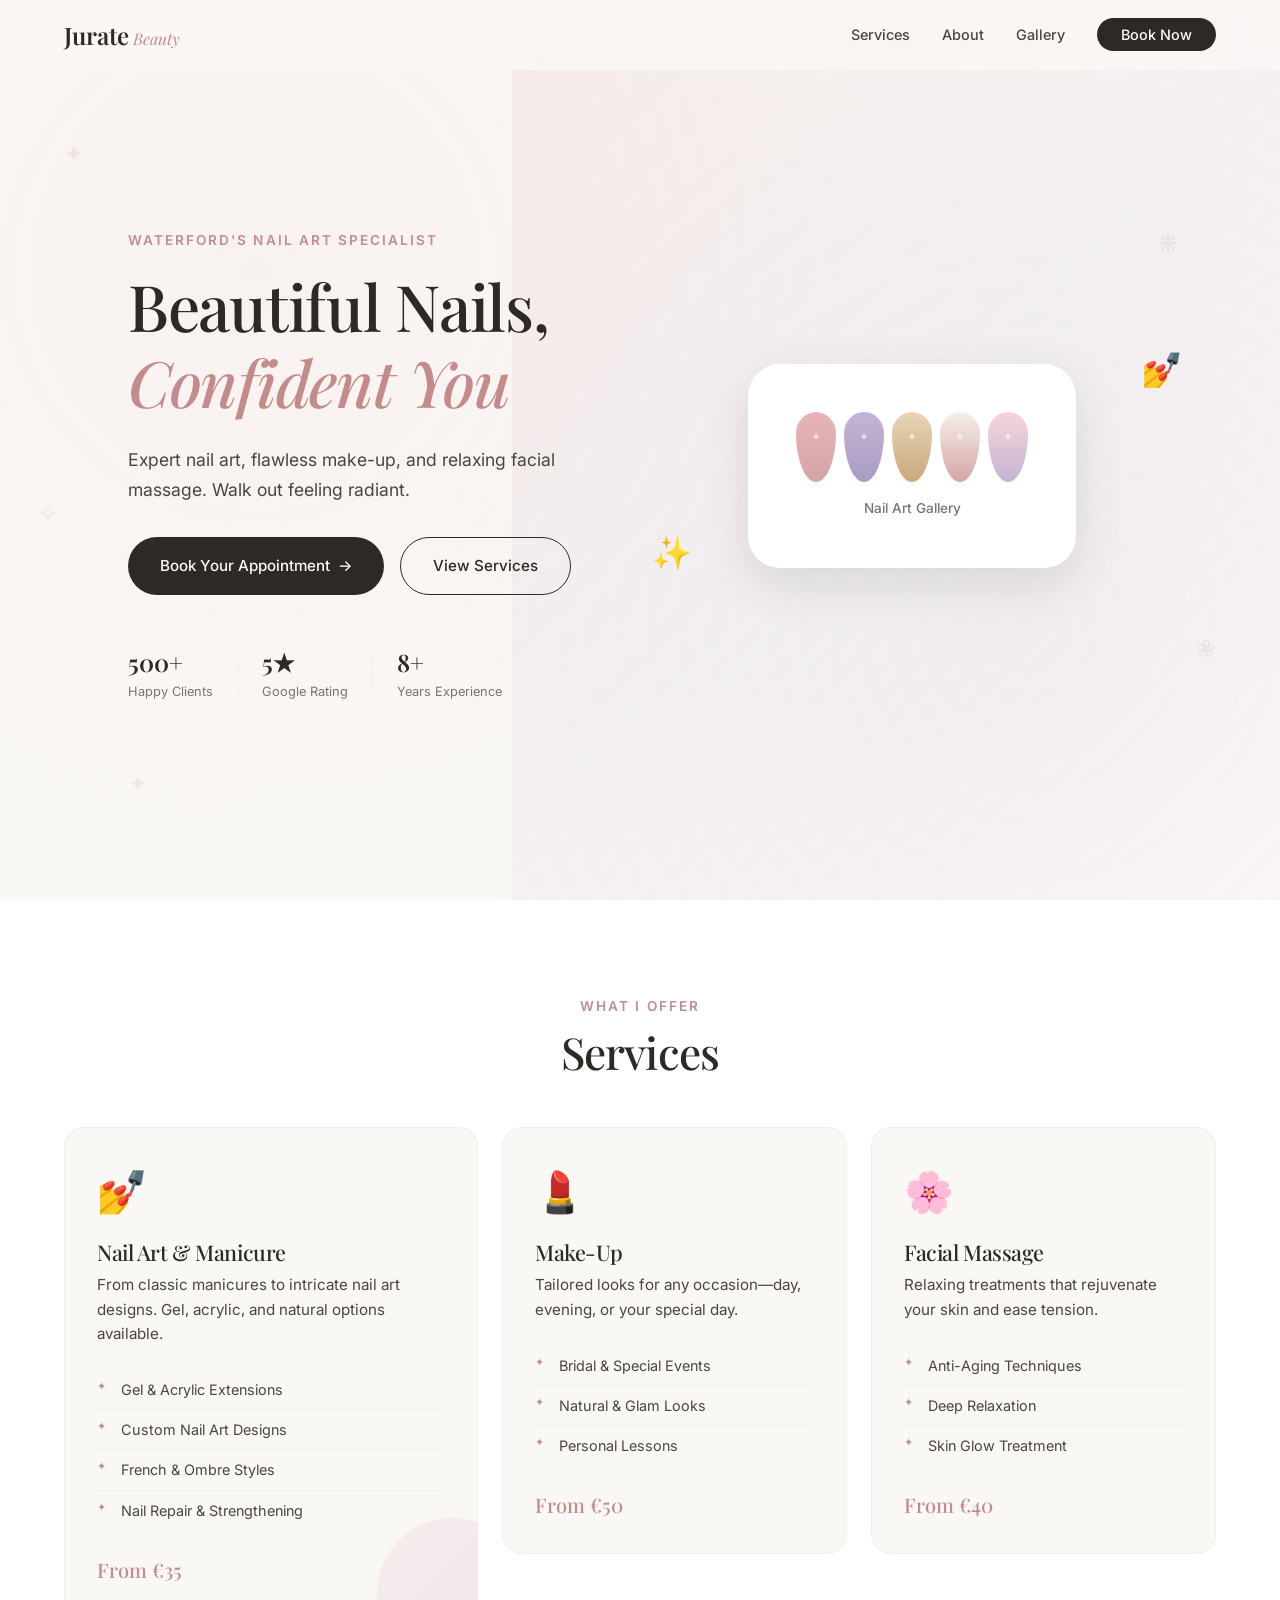
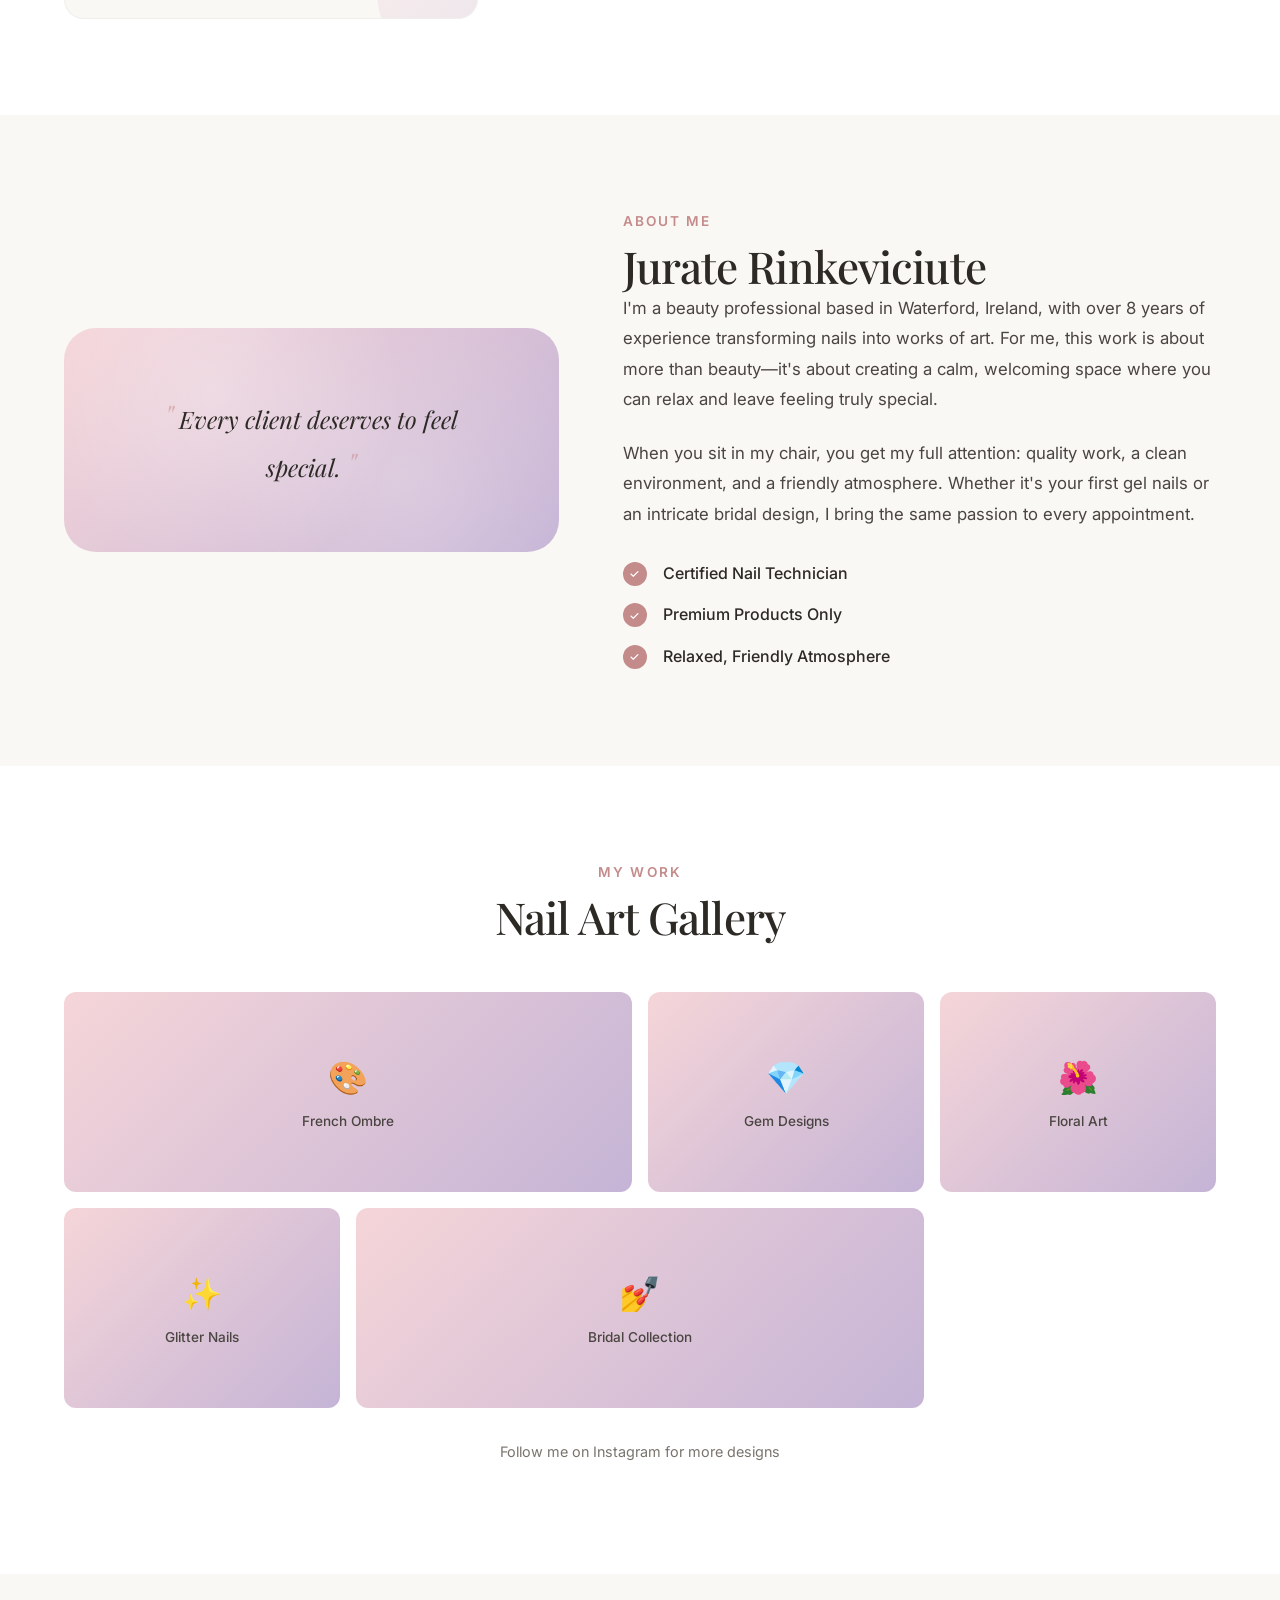
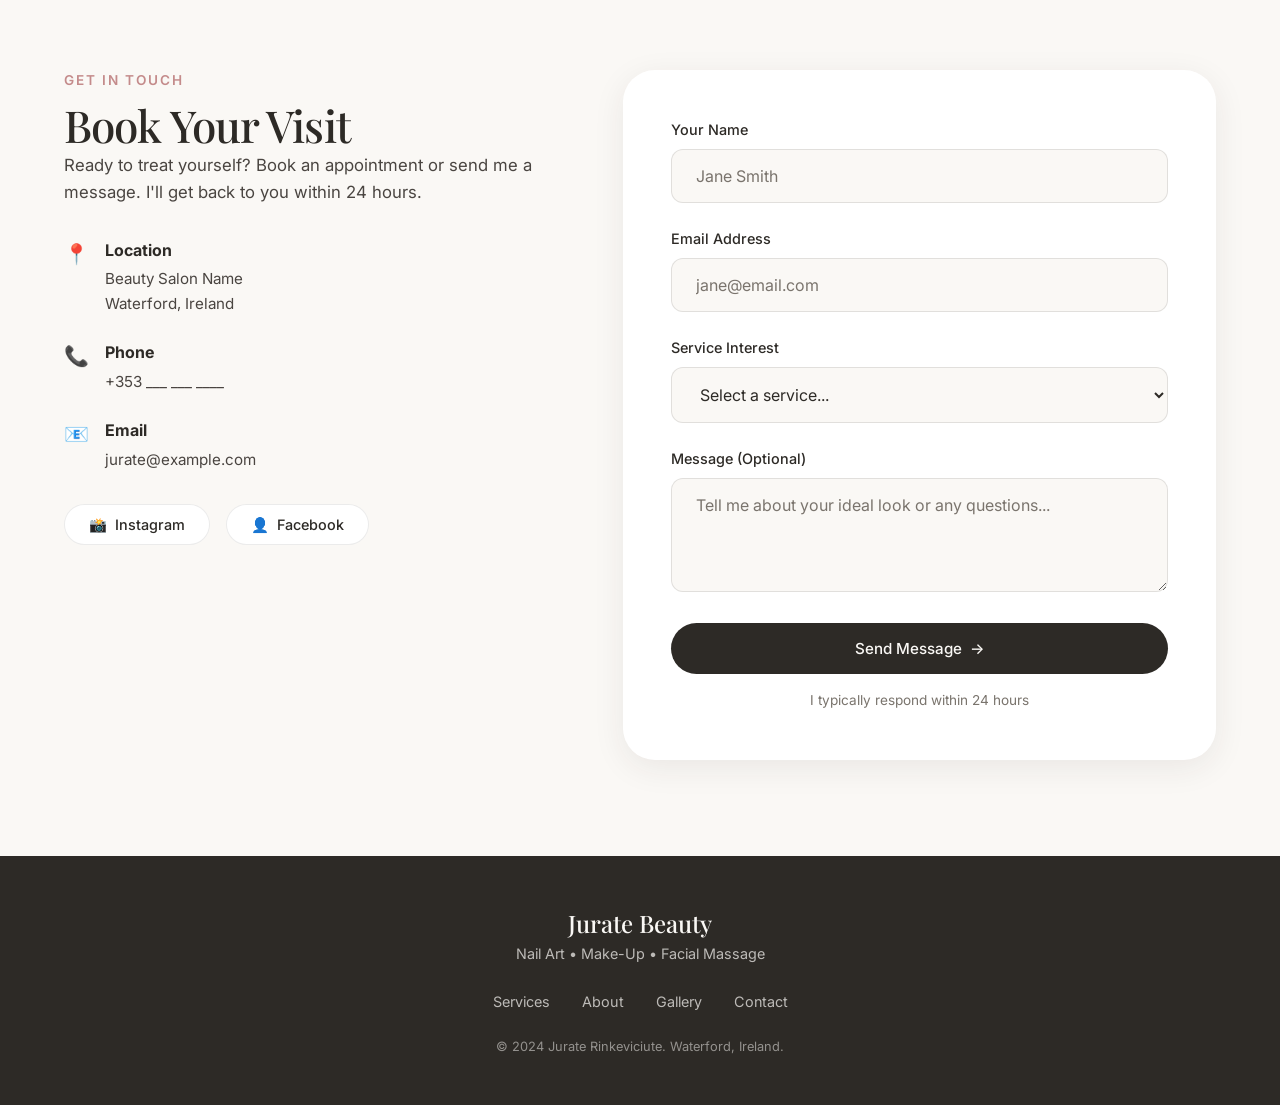
==== commit 558bfc85: "Apply webd skill - luxury aesthetic with conversion patterns Made-with: Cursor" ====
--- a/index.html
+++ b/index.html
@@ -3,170 +3,316 @@
 <head>
   <meta charset="UTF-8">
   <meta name="viewport" content="width=device-width, initial-scale=1.0">
-  <title>Jurate Rinkeviciute – Nail Technician, Make-Up Artist & Facial Massage Specialist | Waterford</title>
-  <meta name="description" content="Beauty professional in Waterford, Ireland. Nail services, make-up and facial massage. Book your appointment.">
+  <title>Jurate Rinkeviciute – Nail Art & Beauty | Waterford</title>
+  <meta name="description" content="Professional nail art, make-up and facial massage in Waterford, Ireland. Book your appointment with Jurate.">
   <link rel="preconnect" href="https://fonts.googleapis.com">
   <link rel="preconnect" href="https://fonts.gstatic.com" crossorigin>
-  <link href="https://fonts.googleapis.com/css2?family=Playfair+Display:ital,wght@0,400;0,600;0,700;1,400&family=Montserrat:wght@300;400;500;600&display=swap" rel="stylesheet">
+  <link href="https://fonts.googleapis.com/css2?family=Playfair+Display:ital,wght@0,400;0,500;0,600;0,700;1,400&family=Inter:wght@300;400;500;600&display=swap" rel="stylesheet">
   <link rel="stylesheet" href="style.css">
 </head>
 <body>
-  <div class="nail-ornament nail-ornament-top-left"></div>
-  <div class="nail-ornament nail-ornament-top-right"></div>
-  <div class="nail-ornament nail-ornament-bottom-left"></div>
-  <div class="nail-ornament nail-ornament-bottom-right"></div>
+  <!-- Decorative Background Pattern -->
+  <div class="bg-pattern"></div>
+  
+  <!-- Floating Nail Art Elements -->
+  <div class="floating-elements">
+    <div class="float-element float-1">✦</div>
+    <div class="float-element float-2">❋</div>
+    <div class="float-element float-3">✧</div>
+    <div class="float-element float-4">❀</div>
+    <div class="float-element float-5">✦</div>
+  </div>
 
   <header class="site-header">
-    <nav class="nav" aria-label="Main navigation">
-      <div class="logo">JR<span class="logo-dot">.</span></div>
+    <nav class="nav">
+      <a href="#hero" class="logo">
+        <span class="logo-text">Jurate</span>
+        <span class="logo-accent">Beauty</span>
+      </a>
       <ul class="nav-list">
+        <li><a href="#services">Services</a></li>
         <li><a href="#about">About</a></li>
-        <li><a href="#services">Services</a></li>
-        <li><a href="#philosophy">My approach</a></li>
-        <li><a href="#personal">Beyond the salon</a></li>
-        <li><a href="#contact">Contact</a></li>
+        <li><a href="#gallery">Gallery</a></li>
+        <li><a href="#contact" class="nav-cta">Book Now</a></li>
       </ul>
+      <button class="mobile-menu-btn" aria-label="Menu">
+        <span></span>
+        <span></span>
+        <span></span>
+      </button>
     </nav>
   </header>
 
   <main>
-    <!-- Hero -->
+    <!-- Hero - Asymmetric Layout -->
     <section class="hero" id="hero">
-      <div class="hero-decoration"></div>
+      <div class="hero-bg-gradient"></div>
       <div class="hero-content">
-        <div class="hero-sparkle sparkle-1">✦</div>
-        <div class="hero-sparkle sparkle-2">✧</div>
-        <div class="hero-sparkle sparkle-3">✦</div>
-        <h1 class="hero-title">Jurate Rinkeviciute</h1>
-        <div class="hero-divider">
-          <span class="divider-nail">💅</span>
-        </div>
-        <p class="hero-subtitle">Nail Technician • Make-Up Artist • Facial Massage Specialist</p>
-        <p class="hero-tagline">Helping you feel confident, cared for and beautiful—every day.</p>
-        <a href="#contact" class="btn btn-primary btn-glow">Book an Appointment</a>
-      </div>
-    </section>
-
-    <!-- About Jurate -->
-    <section class="section about" id="about">
-      <div class="container">
-        <div class="section-header">
-          <span class="section-icon">✨</span>
-          <h2 class="section-title">About Jurate</h2>
-        </div>
-        <div class="about-content">
-          <p>I am a beauty professional based in Waterford, Ireland, where I work at <strong>Beauty Salon Name</strong>. For me, this work is about more than nails or make-up—it's about creating a calm space where you can relax and leave feeling a little brighter.</p>
-          <p>With years of experience and a genuine passion for beauty, I take pride in every detail of my work. Whether it's a simple manicure or a complete bridal look, I bring the same level of care and attention.</p>
-          <p>When you sit in my chair, you get my full attention: quality work, a clean environment and a friendly, no-fuss atmosphere. I'd love to welcome you.</p>
-        </div>
-      </div>
-    </section>
-
-    <!-- Services -->
+        <div class="hero-text">
+          <p class="hero-tagline">Waterford's Nail Art Specialist</p>
+          <h1 class="hero-title">
+            Beautiful Nails,<br>
+            <span class="title-accent">Confident You</span>
+          </h1>
+          <p class="hero-subtitle">
+            Expert nail art, flawless make-up, and relaxing facial massage. 
+            Walk out feeling radiant.
+          </p>
+          <div class="hero-cta-group">
+            <a href="#contact" class="btn btn-primary">
+              Book Your Appointment
+              <span class="btn-icon">→</span>
+            </a>
+            <a href="#services" class="btn btn-ghost">View Services</a>
+          </div>
+          <div class="hero-trust">
+            <div class="trust-item">
+              <span class="trust-number">500+</span>
+              <span class="trust-label">Happy Clients</span>
+            </div>
+            <div class="trust-divider"></div>
+            <div class="trust-item">
+              <span class="trust-number">5★</span>
+              <span class="trust-label">Google Rating</span>
+            </div>
+            <div class="trust-divider"></div>
+            <div class="trust-item">
+              <span class="trust-number">8+</span>
+              <span class="trust-label">Years Experience</span>
+            </div>
+          </div>
+        </div>
+        <div class="hero-visual">
+          <div class="hero-card">
+            <div class="nail-showcase">
+              <div class="nail nail-1"></div>
+              <div class="nail nail-2"></div>
+              <div class="nail nail-3"></div>
+              <div class="nail nail-4"></div>
+              <div class="nail nail-5"></div>
+            </div>
+            <div class="showcase-label">Nail Art Gallery</div>
+          </div>
+          <div class="hero-decoration deco-1">💅</div>
+          <div class="hero-decoration deco-2">✨</div>
+        </div>
+      </div>
+    </section>
+
+    <!-- Services - Bento Grid -->
     <section class="section services" id="services">
       <div class="container">
         <div class="section-header">
-          <span class="section-icon">💎</span>
+          <p class="section-tagline">What I Offer</p>
           <h2 class="section-title">Services</h2>
         </div>
-        <div class="services-grid">
-          <article class="service-card">
-            <div class="service-icon">💅</div>
-            <h3 class="service-title">Nail services</h3>
-            <ul class="service-list">
-              <li>Manicure and nail care for healthy, neat nails</li>
-              <li>Nail art and creative designs for a personal touch</li>
-              <li>Gel, acrylic and natural nail options</li>
+        <div class="services-bento">
+          <article class="bento-card bento-large">
+            <div class="bento-icon">💅</div>
+            <h3 class="bento-title">Nail Art & Manicure</h3>
+            <p class="bento-desc">From classic manicures to intricate nail art designs. Gel, acrylic, and natural options available.</p>
+            <ul class="bento-features">
+              <li>Gel & Acrylic Extensions</li>
+              <li>Custom Nail Art Designs</li>
+              <li>French & Ombre Styles</li>
+              <li>Nail Repair & Strengthening</li>
             </ul>
-            <div class="service-decoration"></div>
+            <div class="bento-price">From €35</div>
+            <div class="bento-decoration"></div>
           </article>
-          <article class="service-card service-card-featured">
-            <div class="service-icon">💄</div>
-            <h3 class="service-title">Make-up</h3>
-            <ul class="service-list">
-              <li>Day and evening make-up tailored to your style</li>
-              <li>Special occasions and bridal make-up</li>
-              <li>Lessons to perfect your own technique</li>
+          
+          <article class="bento-card">
+            <div class="bento-icon">💄</div>
+            <h3 class="bento-title">Make-Up</h3>
+            <p class="bento-desc">Tailored looks for any occasion—day, evening, or your special day.</p>
+            <ul class="bento-features">
+              <li>Bridal & Special Events</li>
+              <li>Natural & Glam Looks</li>
+              <li>Personal Lessons</li>
             </ul>
-            <div class="service-decoration"></div>
+            <div class="bento-price">From €50</div>
           </article>
-          <article class="service-card">
-            <div class="service-icon">🌸</div>
-            <h3 class="service-title">Facial massage</h3>
-            <ul class="service-list">
-              <li>Relaxing facial treatments to ease tension</li>
-              <li>Skin-care focused massage for natural glow</li>
-              <li>Anti-aging and rejuvenating techniques</li>
+          
+          <article class="bento-card">
+            <div class="bento-icon">🌸</div>
+            <h3 class="bento-title">Facial Massage</h3>
+            <p class="bento-desc">Relaxing treatments that rejuvenate your skin and ease tension.</p>
+            <ul class="bento-features">
+              <li>Anti-Aging Techniques</li>
+              <li>Deep Relaxation</li>
+              <li>Skin Glow Treatment</li>
             </ul>
-            <div class="service-decoration"></div>
+            <div class="bento-price">From €40</div>
           </article>
         </div>
       </div>
     </section>
 
-    <!-- Philosophy -->
-    <section class="section philosophy" id="philosophy">
+    <!-- About - Personal Touch -->
+    <section class="section about" id="about">
+      <div class="container">
+        <div class="about-grid">
+          <div class="about-visual">
+            <div class="about-card">
+              <div class="about-pattern"></div>
+              <div class="about-quote">
+                <span class="quote-mark">"</span>
+                Every client deserves to feel special.
+                <span class="quote-mark">"</span>
+              </div>
+            </div>
+          </div>
+          <div class="about-content">
+            <p class="section-tagline">About Me</p>
+            <h2 class="section-title text-left">Jurate Rinkeviciute</h2>
+            <p class="about-text">
+              I'm a beauty professional based in Waterford, Ireland, with over 8 years of experience 
+              transforming nails into works of art. For me, this work is about more than beauty—it's 
+              about creating a calm, welcoming space where you can relax and leave feeling truly special.
+            </p>
+            <p class="about-text">
+              When you sit in my chair, you get my full attention: quality work, a clean environment, 
+              and a friendly atmosphere. Whether it's your first gel nails or an intricate bridal design, 
+              I bring the same passion to every appointment.
+            </p>
+            <div class="about-highlights">
+              <div class="highlight-item">
+                <span class="highlight-icon">✓</span>
+                <span>Certified Nail Technician</span>
+              </div>
+              <div class="highlight-item">
+                <span class="highlight-icon">✓</span>
+                <span>Premium Products Only</span>
+              </div>
+              <div class="highlight-item">
+                <span class="highlight-icon">✓</span>
+                <span>Relaxed, Friendly Atmosphere</span>
+              </div>
+            </div>
+          </div>
+        </div>
+      </div>
+    </section>
+
+    <!-- Gallery Placeholder -->
+    <section class="section gallery" id="gallery">
       <div class="container">
         <div class="section-header">
-          <span class="section-icon">🤍</span>
-          <h2 class="section-title">My approach</h2>
-        </div>
-        <div class="philosophy-content">
-          <p>I believe in comfort, cleanliness and really listening to what you want. My goal is to enhance your natural beauty with care and attention to detail—no pressure, no drama. I value honest, friendly communication and a calm, positive atmosphere.</p>
-          <blockquote class="philosophy-quote">
-            <span class="quote-mark">"</span>
-            I want every client to leave feeling a little more beautiful and a little more relaxed, even when life is busy.
-            <span class="quote-mark">"</span>
-          </blockquote>
-        </div>
-      </div>
-    </section>
-
-    <!-- Personal life -->
-    <section class="section personal" id="personal">
-      <div class="container">
-        <div class="section-header">
-          <span class="section-icon">🏡</span>
-          <h2 class="section-title">Beyond the salon</h2>
-        </div>
-        <div class="personal-content">
-          <p>When I'm not at the salon, I'm a proud mom of two wonderful kids: my daughter Kameja and my son Jonas. Balancing work and family life keeps me busy, but I wouldn't have it any other way. When my routine allows, I love to travel and explore new places—it's my way to recharge and find new inspiration.</p>
-        </div>
-      </div>
-    </section>
-
-    <!-- Booking & Contact -->
+          <p class="section-tagline">My Work</p>
+          <h2 class="section-title">Nail Art Gallery</h2>
+        </div>
+        <div class="gallery-grid">
+          <div class="gallery-item gallery-item-lg">
+            <div class="gallery-placeholder">
+              <span class="placeholder-icon">🎨</span>
+              <span class="placeholder-text">French Ombre</span>
+            </div>
+          </div>
+          <div class="gallery-item">
+            <div class="gallery-placeholder">
+              <span class="placeholder-icon">💎</span>
+              <span class="placeholder-text">Gem Designs</span>
+            </div>
+          </div>
+          <div class="gallery-item">
+            <div class="gallery-placeholder">
+              <span class="placeholder-icon">🌺</span>
+              <span class="placeholder-text">Floral Art</span>
+            </div>
+          </div>
+          <div class="gallery-item">
+            <div class="gallery-placeholder">
+              <span class="placeholder-icon">✨</span>
+              <span class="placeholder-text">Glitter Nails</span>
+            </div>
+          </div>
+          <div class="gallery-item gallery-item-lg">
+            <div class="gallery-placeholder">
+              <span class="placeholder-icon">💅</span>
+              <span class="placeholder-text">Bridal Collection</span>
+            </div>
+          </div>
+        </div>
+        <p class="gallery-note">Follow me on Instagram for more designs</p>
+      </div>
+    </section>
+
+    <!-- Contact / Booking -->
     <section class="section contact" id="contact">
       <div class="container">
-        <div class="section-header">
-          <span class="section-icon">📞</span>
-          <h2 class="section-title">Booking & contact</h2>
-        </div>
-        <div class="contact-wrapper">
+        <div class="contact-grid">
           <div class="contact-info">
-            <div class="contact-card">
-              <p><strong>Phone:</strong> <span class="placeholder">+353 ___ ___ ____</span></p>
-              <p><strong>Email:</strong> <a href="mailto:jurate@example.com">jurate@example.com</a></p>
-              <p><strong>Salon:</strong> <span class="placeholder">Beauty Salon Name</span><br>
-              <span class="placeholder">Address, Waterford, Ireland</span></p>
-              <div class="social-links">
-                <a href="https://www.instagram.com/example" target="_blank" rel="noopener noreferrer" class="social-btn">
-                  <span>Instagram</span>
-                </a>
-                <a href="https://www.facebook.com/example" target="_blank" rel="noopener noreferrer" class="social-btn">
-                  <span>Facebook</span>
-                </a>
-              </div>
-            </div>
-          </div>
-          <form class="contact-form" action="#" method="post" aria-label="Contact form">
-            <label for="name">Name</label>
-            <input type="text" id="name" name="name" required placeholder="Your name">
-            <label for="email">Email</label>
-            <input type="email" id="email" name="email" required placeholder="your@email.com">
-            <label for="message">Message</label>
-            <textarea id="message" name="message" rows="5" required placeholder="How can I help you?"></textarea>
-            <button type="submit" class="btn btn-primary">Send message ✨</button>
+            <p class="section-tagline">Get in Touch</p>
+            <h2 class="section-title text-left">Book Your Visit</h2>
+            <p class="contact-text">
+              Ready to treat yourself? Book an appointment or send me a message. 
+              I'll get back to you within 24 hours.
+            </p>
+            
+            <div class="contact-details">
+              <div class="contact-item">
+                <span class="contact-icon">📍</span>
+                <div>
+                  <strong>Location</strong>
+                  <p>Beauty Salon Name<br>Waterford, Ireland</p>
+                </div>
+              </div>
+              <div class="contact-item">
+                <span class="contact-icon">📞</span>
+                <div>
+                  <strong>Phone</strong>
+                  <p>+353 ___ ___ ____</p>
+                </div>
+              </div>
+              <div class="contact-item">
+                <span class="contact-icon">📧</span>
+                <div>
+                  <strong>Email</strong>
+                  <p>jurate@example.com</p>
+                </div>
+              </div>
+            </div>
+            
+            <div class="social-links">
+              <a href="https://www.instagram.com/example" target="_blank" rel="noopener noreferrer" class="social-link">
+                <span class="social-icon">📸</span>
+                Instagram
+              </a>
+              <a href="https://www.facebook.com/example" target="_blank" rel="noopener noreferrer" class="social-link">
+                <span class="social-icon">👤</span>
+                Facebook
+              </a>
+            </div>
+          </div>
+          
+          <form class="contact-form" action="#" method="post">
+            <div class="form-group">
+              <label for="name">Your Name</label>
+              <input type="text" id="name" name="name" required placeholder="Jane Smith">
+            </div>
+            <div class="form-group">
+              <label for="email">Email Address</label>
+              <input type="email" id="email" name="email" required placeholder="jane@email.com">
+            </div>
+            <div class="form-group">
+              <label for="service">Service Interest</label>
+              <select id="service" name="service">
+                <option value="">Select a service...</option>
+                <option value="nails">Nail Art & Manicure</option>
+                <option value="makeup">Make-Up</option>
+                <option value="facial">Facial Massage</option>
+                <option value="combo">Multiple Services</option>
+              </select>
+            </div>
+            <div class="form-group">
+              <label for="message">Message (Optional)</label>
+              <textarea id="message" name="message" rows="4" placeholder="Tell me about your ideal look or any questions..."></textarea>
+            </div>
+            <button type="submit" class="btn btn-primary btn-full">
+              Send Message
+              <span class="btn-icon">→</span>
+            </button>
+            <p class="form-note">I typically respond within 24 hours</p>
           </form>
         </div>
       </div>
@@ -174,20 +320,53 @@
   </main>
 
   <footer class="site-footer">
-    <div class="footer-content">
-      <div class="footer-logo">JR<span class="logo-dot">.</span></div>
-      <p>&copy; 2024 Jurate Rinkeviciute. All rights reserved.</p>
-      <p class="footer-tagline">Beauty • Confidence • Care</p>
+    <div class="container">
+      <div class="footer-content">
+        <div class="footer-brand">
+          <span class="footer-logo">Jurate Beauty</span>
+          <p class="footer-tagline">Nail Art • Make-Up • Facial Massage</p>
+        </div>
+        <div class="footer-links">
+          <a href="#services">Services</a>
+          <a href="#about">About</a>
+          <a href="#gallery">Gallery</a>
+          <a href="#contact">Contact</a>
+        </div>
+        <p class="footer-copy">&copy; 2024 Jurate Rinkeviciute. Waterford, Ireland.</p>
+      </div>
     </div>
   </footer>
 
   <script>
+    // Smooth scroll
     document.querySelectorAll('a[href^="#"]').forEach(anchor => {
       anchor.addEventListener('click', function (e) {
         e.preventDefault();
         const target = document.querySelector(this.getAttribute('href'));
-        if (target) target.scrollIntoView({ behavior: 'smooth', block: 'start' });
+        if (target) {
+          target.scrollIntoView({ behavior: 'smooth', block: 'start' });
+        }
       });
+    });
+
+    // Mobile menu toggle
+    const menuBtn = document.querySelector('.mobile-menu-btn');
+    const navList = document.querySelector('.nav-list');
+    if (menuBtn) {
+      menuBtn.addEventListener('click', () => {
+        navList.classList.toggle('nav-open');
+        menuBtn.classList.toggle('menu-open');
+      });
+    }
+
+    // Header scroll effect
+    const header = document.querySelector('.site-header');
+    window.addEventListener('scroll', () => {
+      if (window.scrollY > 50) {
+        header.classList.add('header-scrolled');
+      } else {
+        header.classList.remove('header-scrolled');
+      }
     });
   </script>
 </body>
--- a/style.css
+++ b/style.css
@@ -1,152 +1,171 @@
 /* ============================================
    Jurate Rinkeviciute – Personal Portfolio
-   Elegant nail art inspired design
+   Luxury aesthetic with nail art elements
+   Based on webd design framework
    ============================================ */
 
 :root {
-  --bg-main: #faf7f5;
-  --bg-section: #fff;
-  --bg-hero: linear-gradient(135deg, #fdf2f8 0%, #fce7f3 25%, #fbcfe8 50%, #f9a8d4 100%);
-  --bg-dark: #1f1f1f;
-  
-  --accent-primary: #ec4899;
-  --accent-secondary: #f472b6;
-  --accent-gold: #d4a574;
-  --accent-rose: #fb7185;
-  --accent-lavender: #c084fc;
-  --accent-mint: #6ee7b7;
-  
-  --text-dark: #1f1f1f;
-  --text-light: #4b5563;
-  --text-muted: #6b7280;
-  
+  /* Color Palette - Luxury with pink accents */
+  --color-cream: #faf8f5;
+  --color-cream-dark: #f5f0ea;
+  --color-charcoal: #2d2a26;
+  --color-charcoal-light: #4a4541;
+  --color-gold: #c9a87c;
+  --color-gold-light: #e8d5b5;
+  --color-rose: #d4a5a5;
+  --color-rose-deep: #c48b8b;
+  --color-pink: #e8b4b8;
+  --color-pink-soft: #f5d5d8;
+  --color-lavender: #c5b4d6;
+  
+  /* Semantic colors */
+  --bg-primary: var(--color-cream);
+  --bg-secondary: #fff;
+  --bg-accent: linear-gradient(135deg, var(--color-pink-soft) 0%, var(--color-lavender) 100%);
+  --text-primary: var(--color-charcoal);
+  --text-secondary: var(--color-charcoal-light);
+  --text-muted: #7a746d;
+  --accent-primary: var(--color-rose-deep);
+  --accent-secondary: var(--color-gold);
+  
+  /* Typography - Luxury pairing */
   --font-display: "Playfair Display", Georgia, serif;
-  --font-body: "Montserrat", -apple-system, sans-serif;
-  
-  --shadow-sm: 0 2px 8px rgba(0, 0, 0, 0.06);
-  --shadow-md: 0 4px 20px rgba(0, 0, 0, 0.08);
-  --shadow-lg: 0 8px 40px rgba(0, 0, 0, 0.12);
-  --shadow-glow: 0 0 30px rgba(236, 72, 153, 0.3);
-  
+  --font-body: "Inter", -apple-system, BlinkMacSystemFont, sans-serif;
+  
+  /* Spacing scale (8px base) */
+  --space-1: 0.25rem;  /* 4px */
+  --space-2: 0.5rem;   /* 8px */
+  --space-3: 1rem;     /* 16px */
+  --space-4: 1.5rem;   /* 24px */
+  --space-5: 2rem;     /* 32px */
+  --space-6: 3rem;     /* 48px */
+  --space-7: 4rem;     /* 64px */
+  --space-8: 6rem;     /* 96px */
+  
+  /* Shadows - soft, elegant */
+  --shadow-sm: 0 2px 8px rgba(45, 42, 38, 0.04);
+  --shadow-md: 0 4px 16px rgba(45, 42, 38, 0.06);
+  --shadow-lg: 0 8px 32px rgba(45, 42, 38, 0.08);
+  --shadow-xl: 0 16px 48px rgba(45, 42, 38, 0.12);
+  
+  /* Borders */
   --radius-sm: 8px;
-  --radius-md: 16px;
-  --radius-lg: 24px;
+  --radius-md: 12px;
+  --radius-lg: 20px;
   --radius-xl: 32px;
-  
-  --transition-fast: 0.2s ease;
-  --transition-normal: 0.3s ease;
-  --transition-slow: 0.5s ease;
-}
-
-*,
-*::before,
-*::after {
+  --radius-full: 9999px;
+  
+  /* Transitions */
+  --ease-out: cubic-bezier(0.33, 1, 0.68, 1);
+  --ease-in-out: cubic-bezier(0.65, 0, 0.35, 1);
+  --duration-fast: 150ms;
+  --duration-normal: 300ms;
+  --duration-slow: 500ms;
+}
+
+/* Reset & Base */
+*, *::before, *::after {
   box-sizing: border-box;
 }
 
 html {
   scroll-behavior: smooth;
+  -webkit-font-smoothing: antialiased;
 }
 
 body {
   margin: 0;
   font-family: var(--font-body);
+  font-size: 1rem;
   font-weight: 400;
-  font-size: 1rem;
-  line-height: 1.7;
-  color: var(--text-dark);
-  background-color: var(--bg-main);
+  line-height: 1.6;
+  color: var(--text-primary);
+  background-color: var(--bg-primary);
   overflow-x: hidden;
 }
 
-/* Nail Ornaments - Decorative elements */
-.nail-ornament {
+/* Background Pattern */
+.bg-pattern {
   position: fixed;
-  width: 120px;
-  height: 120px;
+  top: 0;
+  left: 0;
+  right: 0;
+  bottom: 0;
+  background-image: 
+    radial-gradient(circle at 20% 30%, rgba(232, 180, 184, 0.08) 0%, transparent 50%),
+    radial-gradient(circle at 80% 70%, rgba(197, 180, 214, 0.08) 0%, transparent 50%);
+  pointer-events: none;
+  z-index: 0;
+}
+
+/* Floating Elements */
+.floating-elements {
+  position: fixed;
+  top: 0;
+  left: 0;
+  right: 0;
+  bottom: 0;
   pointer-events: none;
   z-index: 1;
+  overflow: hidden;
+}
+
+.float-element {
+  position: absolute;
+  font-size: 1.5rem;
   opacity: 0.15;
-}
-
-.nail-ornament::before {
-  content: '';
-  position: absolute;
-  width: 100%;
-  height: 100%;
-  background: linear-gradient(135deg, var(--accent-primary), var(--accent-lavender));
-  border-radius: 50% 50% 50% 50% / 60% 60% 40% 40%;
-  transform: rotate(-30deg);
-}
-
-.nail-ornament::after {
-  content: '✨';
-  position: absolute;
-  font-size: 24px;
-  top: 50%;
-  left: 50%;
-  transform: translate(-50%, -50%);
-}
-
-.nail-ornament-top-left {
-  top: 100px;
-  left: 20px;
-}
-
-.nail-ornament-top-right {
-  top: 150px;
-  right: 30px;
-  transform: scaleX(-1);
-}
-
-.nail-ornament-bottom-left {
-  bottom: 200px;
-  left: 40px;
-  width: 80px;
-  height: 80px;
-}
-
-.nail-ornament-bottom-right {
-  bottom: 100px;
-  right: 20px;
-  width: 100px;
-  height: 100px;
-  transform: scaleX(-1);
+  color: var(--accent-primary);
+  animation: float 20s ease-in-out infinite;
+}
+
+.float-1 { top: 15%; left: 5%; animation-delay: 0s; }
+.float-2 { top: 25%; right: 8%; animation-delay: -4s; }
+.float-3 { top: 55%; left: 3%; animation-delay: -8s; }
+.float-4 { top: 70%; right: 5%; animation-delay: -12s; }
+.float-5 { top: 85%; left: 10%; animation-delay: -16s; }
+
+@keyframes float {
+  0%, 100% { transform: translateY(0) rotate(0deg); }
+  50% { transform: translateY(-20px) rotate(10deg); }
 }
 
 /* Typography */
-h1, h2, h3 {
+h1, h2, h3, h4 {
   font-family: var(--font-display);
-  font-weight: 600;
-  line-height: 1.3;
+  font-weight: 500;
+  line-height: 1.2;
+  letter-spacing: -0.02em;
 }
 
 a {
-  color: var(--accent-primary);
+  color: inherit;
   text-decoration: none;
-  transition: color var(--transition-fast);
-}
-
-a:hover {
-  color: var(--accent-secondary);
+  transition: color var(--duration-fast) var(--ease-out);
 }
 
 /* Layout */
 .container {
-  max-width: 1100px;
+  width: 100%;
+  max-width: 1200px;
   margin: 0 auto;
-  padding: 0 2rem;
-}
-
-/* Header & Navigation */
+  padding: 0 var(--space-4);
+}
+
+/* Header */
 .site-header {
   position: fixed;
   top: 0;
   left: 0;
   right: 0;
   z-index: 100;
+  padding: var(--space-3) 0;
+  background: rgba(250, 248, 245, 0.8);
+  backdrop-filter: blur(20px);
+  transition: all var(--duration-normal) var(--ease-out);
+}
+
+.site-header.header-scrolled {
   background: rgba(255, 255, 255, 0.95);
-  backdrop-filter: blur(20px);
   box-shadow: var(--shadow-sm);
 }
 
@@ -154,51 +173,92 @@
   display: flex;
   align-items: center;
   justify-content: space-between;
-  padding: 1rem 2rem;
   max-width: 1200px;
   margin: 0 auto;
+  padding: 0 var(--space-4);
 }
 
 .logo {
+  display: flex;
+  align-items: baseline;
+  gap: var(--space-1);
+}
+
+.logo-text {
   font-family: var(--font-display);
-  font-size: 2rem;
-  font-weight: 700;
-  color: var(--text-dark);
-}
-
-.logo-dot {
+  font-size: 1.5rem;
+  font-weight: 600;
+  color: var(--text-primary);
+}
+
+.logo-accent {
+  font-family: var(--font-display);
+  font-size: 1rem;
+  font-weight: 400;
+  font-style: italic;
   color: var(--accent-primary);
 }
 
 .nav-list {
+  display: flex;
+  align-items: center;
+  gap: var(--space-5);
   list-style: none;
   margin: 0;
   padding: 0;
-  display: flex;
-  gap: 2rem;
 }
 
 .nav-list a {
-  color: var(--text-dark);
-  font-size: 0.95rem;
+  font-size: 0.9rem;
   font-weight: 500;
-  position: relative;
-  padding: 0.5rem 0;
-}
-
-.nav-list a::after {
+  color: var(--text-secondary);
+  position: relative;
+}
+
+.nav-list a:not(.nav-cta)::after {
   content: '';
   position: absolute;
-  bottom: 0;
+  bottom: -4px;
   left: 0;
   width: 0;
+  height: 1px;
+  background: var(--accent-primary);
+  transition: width var(--duration-normal) var(--ease-out);
+}
+
+.nav-list a:not(.nav-cta):hover::after {
+  width: 100%;
+}
+
+.nav-cta {
+  padding: var(--space-2) var(--space-4);
+  background: var(--text-primary);
+  color: var(--bg-primary) !important;
+  border-radius: var(--radius-full);
+  font-weight: 500;
+  transition: all var(--duration-fast) var(--ease-out);
+}
+
+.nav-cta:hover {
+  background: var(--accent-primary);
+  transform: translateY(-2px);
+}
+
+.mobile-menu-btn {
+  display: none;
+  flex-direction: column;
+  gap: 5px;
+  padding: var(--space-2);
+  background: none;
+  border: none;
+  cursor: pointer;
+}
+
+.mobile-menu-btn span {
+  width: 24px;
   height: 2px;
-  background: linear-gradient(90deg, var(--accent-primary), var(--accent-lavender));
-  transition: width var(--transition-normal);
-}
-
-.nav-list a:hover::after {
-  width: 100%;
+  background: var(--text-primary);
+  transition: all var(--duration-fast) var(--ease-out);
 }
 
 /* Hero Section */
@@ -206,540 +266,794 @@
   min-height: 100vh;
   display: flex;
   align-items: center;
+  padding: var(--space-8) 0 var(--space-7);
+  position: relative;
+  overflow: hidden;
+}
+
+.hero-bg-gradient {
+  position: absolute;
+  top: 0;
+  right: 0;
+  width: 60%;
+  height: 100%;
+  background: linear-gradient(135deg, rgba(232, 180, 184, 0.15) 0%, rgba(197, 180, 214, 0.1) 50%, transparent 100%);
+  pointer-events: none;
+}
+
+.hero-content {
+  display: grid;
+  grid-template-columns: 1fr 1fr;
+  gap: var(--space-7);
+  align-items: center;
+  max-width: 1200px;
+  margin: 0 auto;
+  padding: 0 var(--space-4);
+  position: relative;
+  z-index: 2;
+}
+
+.hero-tagline {
+  font-size: 0.85rem;
+  font-weight: 600;
+  text-transform: uppercase;
+  letter-spacing: 0.15em;
+  color: var(--accent-primary);
+  margin: 0 0 var(--space-3);
+}
+
+.hero-title {
+  font-size: clamp(2.5rem, 5vw, 4rem);
+  margin: 0 0 var(--space-4);
+  color: var(--text-primary);
+}
+
+.title-accent {
+  color: var(--accent-primary);
+  font-style: italic;
+}
+
+.hero-subtitle {
+  font-size: 1.1rem;
+  color: var(--text-secondary);
+  margin: 0 0 var(--space-5);
+  max-width: 480px;
+  line-height: 1.7;
+}
+
+.hero-cta-group {
+  display: flex;
+  gap: var(--space-3);
+  flex-wrap: wrap;
+  margin-bottom: var(--space-6);
+}
+
+/* Buttons */
+.btn {
+  display: inline-flex;
+  align-items: center;
+  gap: var(--space-2);
+  padding: var(--space-3) var(--space-5);
+  font-family: var(--font-body);
+  font-size: 0.95rem;
+  font-weight: 500;
+  border: none;
+  border-radius: var(--radius-full);
+  cursor: pointer;
+  transition: all var(--duration-normal) var(--ease-out);
+}
+
+.btn-primary {
+  background: var(--text-primary);
+  color: var(--bg-primary);
+}
+
+.btn-primary:hover {
+  background: var(--accent-primary);
+  transform: translateY(-3px);
+  box-shadow: var(--shadow-lg);
+}
+
+.btn-ghost {
+  background: transparent;
+  color: var(--text-primary);
+  border: 1px solid var(--text-primary);
+}
+
+.btn-ghost:hover {
+  background: var(--text-primary);
+  color: var(--bg-primary);
+}
+
+.btn-icon {
+  transition: transform var(--duration-fast) var(--ease-out);
+}
+
+.btn:hover .btn-icon {
+  transform: translateX(4px);
+}
+
+.btn-full {
+  width: 100%;
   justify-content: center;
+}
+
+/* Hero Trust Signals */
+.hero-trust {
+  display: flex;
+  align-items: center;
+  gap: var(--space-4);
+}
+
+.trust-item {
+  display: flex;
+  flex-direction: column;
+}
+
+.trust-number {
+  font-family: var(--font-display);
+  font-size: 1.5rem;
+  font-weight: 600;
+  color: var(--text-primary);
+}
+
+.trust-label {
+  font-size: 0.8rem;
+  color: var(--text-muted);
+}
+
+.trust-divider {
+  width: 1px;
+  height: 40px;
+  background: var(--color-cream-dark);
+}
+
+/* Hero Visual */
+.hero-visual {
+  position: relative;
+  display: flex;
+  justify-content: center;
+  align-items: center;
+}
+
+.hero-card {
+  background: var(--bg-secondary);
+  padding: var(--space-6);
+  border-radius: var(--radius-xl);
+  box-shadow: var(--shadow-xl);
+  position: relative;
+}
+
+.nail-showcase {
+  display: flex;
+  gap: var(--space-2);
+  margin-bottom: var(--space-3);
+}
+
+.nail {
+  width: 40px;
+  height: 70px;
+  border-radius: 50% 50% 50% 50% / 30% 30% 70% 70%;
+  position: relative;
+  overflow: hidden;
+}
+
+.nail-1 { background: linear-gradient(180deg, var(--color-pink) 0%, var(--color-rose) 100%); }
+.nail-2 { background: linear-gradient(180deg, var(--color-lavender) 0%, #a99bc2 100%); }
+.nail-3 { background: linear-gradient(180deg, var(--color-gold-light) 0%, var(--color-gold) 100%); }
+.nail-4 { background: linear-gradient(180deg, var(--color-cream-dark) 0%, var(--color-rose) 100%); }
+.nail-5 { background: linear-gradient(180deg, var(--color-pink-soft) 0%, var(--color-lavender) 100%); }
+
+.nail::after {
+  content: '✦';
+  position: absolute;
+  top: 15px;
+  left: 50%;
+  transform: translateX(-50%);
+  font-size: 12px;
+  color: rgba(255, 255, 255, 0.6);
+}
+
+.showcase-label {
   text-align: center;
-  padding: 8rem 2rem 4rem;
-  background: var(--bg-hero);
+  font-size: 0.85rem;
+  color: var(--text-muted);
+  font-weight: 500;
+}
+
+.hero-decoration {
+  position: absolute;
+  font-size: 2rem;
+  animation: bounce 3s ease-in-out infinite;
+}
+
+.deco-1 { top: -20px; right: -30px; animation-delay: 0s; }
+.deco-2 { bottom: -10px; left: -20px; animation-delay: -1.5s; }
+
+@keyframes bounce {
+  0%, 100% { transform: translateY(0); }
+  50% { transform: translateY(-10px); }
+}
+
+/* Sections */
+.section {
+  padding: var(--space-8) 0;
+  position: relative;
+}
+
+.section-header {
+  text-align: center;
+  margin-bottom: var(--space-6);
+}
+
+.section-tagline {
+  font-size: 0.85rem;
+  font-weight: 600;
+  text-transform: uppercase;
+  letter-spacing: 0.15em;
+  color: var(--accent-primary);
+  margin: 0 0 var(--space-2);
+}
+
+.section-title {
+  font-size: clamp(2rem, 4vw, 2.75rem);
+  margin: 0;
+  color: var(--text-primary);
+}
+
+.section-title.text-left {
+  text-align: left;
+}
+
+/* Services Bento Grid */
+.services {
+  background: var(--bg-secondary);
+}
+
+.services-bento {
+  display: grid;
+  grid-template-columns: 1.2fr 1fr 1fr;
+  gap: var(--space-4);
+}
+
+.bento-card {
+  background: var(--bg-primary);
+  padding: var(--space-5);
+  border-radius: var(--radius-lg);
+  border: 1px solid rgba(0, 0, 0, 0.04);
+  transition: all var(--duration-normal) var(--ease-out);
   position: relative;
   overflow: hidden;
 }
 
-.hero-decoration {
+.bento-card:hover {
+  transform: translateY(-4px);
+  box-shadow: var(--shadow-lg);
+}
+
+.bento-large {
+  grid-row: span 2;
+}
+
+.bento-icon {
+  font-size: 2.5rem;
+  margin-bottom: var(--space-3);
+}
+
+.bento-title {
+  font-size: 1.35rem;
+  margin: 0 0 var(--space-2);
+}
+
+.bento-desc {
+  color: var(--text-secondary);
+  margin: 0 0 var(--space-4);
+  font-size: 0.95rem;
+}
+
+.bento-features {
+  list-style: none;
+  padding: 0;
+  margin: 0 0 var(--space-4);
+}
+
+.bento-features li {
+  padding: var(--space-2) 0;
+  padding-left: var(--space-4);
+  position: relative;
+  font-size: 0.9rem;
+  color: var(--text-secondary);
+  border-bottom: 1px solid rgba(0, 0, 0, 0.04);
+}
+
+.bento-features li:last-child {
+  border-bottom: none;
+}
+
+.bento-features li::before {
+  content: '✦';
+  position: absolute;
+  left: 0;
+  color: var(--accent-primary);
+  font-size: 0.7rem;
+}
+
+.bento-price {
+  font-family: var(--font-display);
+  font-size: 1.25rem;
+  color: var(--accent-primary);
+  font-weight: 500;
+}
+
+.bento-decoration {
+  position: absolute;
+  bottom: -50px;
+  right: -50px;
+  width: 150px;
+  height: 150px;
+  background: var(--bg-accent);
+  border-radius: 50%;
+  opacity: 0.3;
+}
+
+/* About Section */
+.about-grid {
+  display: grid;
+  grid-template-columns: 1fr 1.2fr;
+  gap: var(--space-7);
+  align-items: center;
+}
+
+.about-visual {
+  position: relative;
+}
+
+.about-card {
+  background: var(--bg-accent);
+  padding: var(--space-7);
+  border-radius: var(--radius-xl);
+  position: relative;
+  overflow: hidden;
+}
+
+.about-pattern {
   position: absolute;
   top: 0;
   left: 0;
   right: 0;
   bottom: 0;
   background-image: 
-    radial-gradient(circle at 20% 80%, rgba(236, 72, 153, 0.1) 0%, transparent 50%),
-    radial-gradient(circle at 80% 20%, rgba(192, 132, 252, 0.1) 0%, transparent 50%),
-    radial-gradient(circle at 50% 50%, rgba(251, 113, 133, 0.05) 0%, transparent 70%);
-  pointer-events: none;
-}
-
-.hero-content {
-  max-width: 800px;
-  position: relative;
-  z-index: 2;
-}
-
-.hero-sparkle {
-  position: absolute;
+    radial-gradient(circle at 30% 30%, rgba(255, 255, 255, 0.3) 0%, transparent 50%),
+    radial-gradient(circle at 70% 70%, rgba(255, 255, 255, 0.2) 0%, transparent 50%);
+}
+
+.about-quote {
+  position: relative;
+  font-family: var(--font-display);
   font-size: 1.5rem;
-  color: var(--accent-gold);
-  animation: sparkle 2s ease-in-out infinite;
-}
-
-.sparkle-1 {
-  top: -20px;
-  left: 10%;
-  animation-delay: 0s;
-}
-
-.sparkle-2 {
-  top: 30%;
-  right: 5%;
-  animation-delay: 0.5s;
-}
-
-.sparkle-3 {
-  bottom: 20%;
-  left: 5%;
-  animation-delay: 1s;
-}
-
-@keyframes sparkle {
-  0%, 100% { opacity: 0.3; transform: scale(1); }
-  50% { opacity: 1; transform: scale(1.2); }
-}
-
-.hero-title {
-  font-size: clamp(2.5rem, 6vw, 4.5rem);
+  font-style: italic;
+  color: var(--text-primary);
+  text-align: center;
+  line-height: 1.5;
+}
+
+.quote-mark {
+  color: var(--accent-primary);
+  font-size: 2rem;
+  opacity: 0.5;
+}
+
+.about-text {
+  color: var(--text-secondary);
+  margin: 0 0 var(--space-4);
+  font-size: 1.05rem;
+  line-height: 1.8;
+}
+
+.about-highlights {
+  display: flex;
+  flex-direction: column;
+  gap: var(--space-3);
+  margin-top: var(--space-5);
+}
+
+.highlight-item {
+  display: flex;
+  align-items: center;
+  gap: var(--space-3);
+  font-weight: 500;
+}
+
+.highlight-icon {
+  width: 24px;
+  height: 24px;
+  display: flex;
+  align-items: center;
+  justify-content: center;
+  background: var(--accent-primary);
+  color: white;
+  border-radius: var(--radius-full);
+  font-size: 0.75rem;
+}
+
+/* Gallery */
+.gallery {
+  background: var(--bg-secondary);
+}
+
+.gallery-grid {
+  display: grid;
+  grid-template-columns: repeat(4, 1fr);
+  grid-template-rows: repeat(2, 200px);
+  gap: var(--space-3);
+}
+
+.gallery-item {
+  border-radius: var(--radius-md);
+  overflow: hidden;
+  background: var(--bg-primary);
+  transition: all var(--duration-normal) var(--ease-out);
+}
+
+.gallery-item:hover {
+  transform: scale(1.02);
+  box-shadow: var(--shadow-md);
+}
+
+.gallery-item-lg {
+  grid-column: span 2;
+}
+
+.gallery-placeholder {
+  width: 100%;
+  height: 100%;
+  display: flex;
+  flex-direction: column;
+  align-items: center;
+  justify-content: center;
+  gap: var(--space-2);
+  background: var(--bg-accent);
+}
+
+.placeholder-icon {
+  font-size: 2rem;
+}
+
+.placeholder-text {
+  font-size: 0.85rem;
+  font-weight: 500;
+  color: var(--text-secondary);
+}
+
+.gallery-note {
+  text-align: center;
+  margin-top: var(--space-5);
+  color: var(--text-muted);
+  font-size: 0.9rem;
+}
+
+/* Contact Section */
+.contact-grid {
+  display: grid;
+  grid-template-columns: 1fr 1.2fr;
+  gap: var(--space-7);
+  align-items: start;
+}
+
+.contact-text {
+  color: var(--text-secondary);
+  margin: 0 0 var(--space-5);
+  font-size: 1.05rem;
+}
+
+.contact-details {
+  display: flex;
+  flex-direction: column;
+  gap: var(--space-4);
+  margin-bottom: var(--space-5);
+}
+
+.contact-item {
+  display: flex;
+  gap: var(--space-3);
+}
+
+.contact-icon {
+  font-size: 1.25rem;
+}
+
+.contact-item strong {
+  display: block;
+  margin-bottom: var(--space-1);
+}
+
+.contact-item p {
   margin: 0;
-  color: var(--text-dark);
-  letter-spacing: -0.02em;
-  background: linear-gradient(135deg, var(--text-dark) 0%, var(--accent-primary) 100%);
-  -webkit-background-clip: text;
-  -webkit-text-fill-color: transparent;
-  background-clip: text;
-}
-
-.hero-divider {
-  margin: 1.5rem 0;
-}
-
-.divider-nail {
-  font-size: 2rem;
-  display: inline-block;
-  animation: bounce 2s ease-in-out infinite;
-}
-
-@keyframes bounce {
-  0%, 100% { transform: translateY(0); }
-  50% { transform: translateY(-8px); }
-}
-
-.hero-subtitle {
-  font-family: var(--font-body);
-  font-size: clamp(1rem, 2.5vw, 1.3rem);
-  font-weight: 400;
-  color: var(--text-light);
-  margin: 0 0 1rem;
-  letter-spacing: 0.05em;
-}
-
-.hero-tagline {
-  font-size: 1.1rem;
-  color: var(--text-muted);
-  margin: 0 0 2.5rem;
-  font-weight: 300;
-  font-style: italic;
-}
-
-/* Buttons */
-.btn {
-  display: inline-block;
-  padding: 1rem 2.5rem;
+  color: var(--text-secondary);
+  font-size: 0.95rem;
+}
+
+.social-links {
+  display: flex;
+  gap: var(--space-3);
+}
+
+.social-link {
+  display: flex;
+  align-items: center;
+  gap: var(--space-2);
+  padding: var(--space-2) var(--space-4);
+  background: var(--bg-secondary);
+  border: 1px solid rgba(0, 0, 0, 0.08);
+  border-radius: var(--radius-full);
+  font-size: 0.9rem;
+  font-weight: 500;
+  transition: all var(--duration-fast) var(--ease-out);
+}
+
+.social-link:hover {
+  background: var(--text-primary);
+  color: var(--bg-primary);
+  border-color: var(--text-primary);
+}
+
+/* Contact Form */
+.contact-form {
+  background: var(--bg-secondary);
+  padding: var(--space-6);
+  border-radius: var(--radius-xl);
+  box-shadow: var(--shadow-lg);
+}
+
+.form-group {
+  margin-bottom: var(--space-4);
+}
+
+.form-group label {
+  display: block;
+  font-size: 0.9rem;
+  font-weight: 500;
+  margin-bottom: var(--space-2);
+}
+
+.form-group input,
+.form-group select,
+.form-group textarea {
+  width: 100%;
+  padding: var(--space-3) var(--space-4);
   font-family: var(--font-body);
   font-size: 1rem;
-  font-weight: 600;
-  border: none;
-  border-radius: var(--radius-xl);
-  cursor: pointer;
-  transition: all var(--transition-normal);
-  text-transform: uppercase;
-  letter-spacing: 0.05em;
-}
-
-.btn-primary {
-  background: linear-gradient(135deg, var(--accent-primary), var(--accent-rose));
-  color: #fff;
-  box-shadow: var(--shadow-md);
-}
-
-.btn-primary:hover {
-  transform: translateY(-3px);
-  box-shadow: var(--shadow-glow);
-}
-
-.btn-glow {
-  animation: glow 3s ease-in-out infinite;
-}
-
-@keyframes glow {
-  0%, 100% { 
-    box-shadow: 0 4px 20px rgba(236, 72, 153, 0.3);
-  }
-  50% { 
-    box-shadow: 0 4px 40px rgba(236, 72, 153, 0.5);
-  }
-}
-
-/* Sections */
-.section {
-  padding: 6rem 0;
-  position: relative;
-}
-
-.section:nth-child(even) {
-  background-color: var(--bg-section);
-}
-
-.section-header {
-  text-align: center;
-  margin-bottom: 3rem;
-}
-
-.section-icon {
-  display: block;
-  font-size: 2rem;
-  margin-bottom: 1rem;
-}
-
-.section-title {
-  font-size: clamp(2rem, 4vw, 2.75rem);
-  margin: 0;
-  color: var(--text-dark);
-  position: relative;
-  display: inline-block;
-}
-
-.section-title::after {
-  content: '';
-  display: block;
-  width: 60px;
-  height: 3px;
-  background: linear-gradient(90deg, var(--accent-primary), var(--accent-lavender));
-  margin: 1rem auto 0;
-  border-radius: 2px;
-}
-
-/* About Section */
-.about-content {
-  max-width: 700px;
-  margin: 0 auto;
-}
-
-.about-content p {
-  margin: 0 0 1.5rem;
-  color: var(--text-light);
-  font-size: 1.1rem;
-}
-
-.about-content p:last-child {
-  margin-bottom: 0;
-}
-
-/* Services Section */
-.services-grid {
-  display: grid;
-  grid-template-columns: repeat(3, 1fr);
-  gap: 2rem;
-}
-
-.service-card {
-  background: var(--bg-main);
-  padding: 2.5rem 2rem;
-  border-radius: var(--radius-lg);
-  border: 1px solid rgba(236, 72, 153, 0.1);
-  transition: all var(--transition-normal);
-  position: relative;
-  overflow: hidden;
-}
-
-.service-card::before {
-  content: '';
-  position: absolute;
-  top: 0;
-  left: 0;
-  right: 0;
-  height: 4px;
-  background: linear-gradient(90deg, var(--accent-primary), var(--accent-lavender));
-  transform: scaleX(0);
-  transition: transform var(--transition-normal);
-}
-
-.service-card:hover {
-  transform: translateY(-8px);
-  box-shadow: var(--shadow-lg);
-  border-color: var(--accent-primary);
-}
-
-.service-card:hover::before {
-  transform: scaleX(1);
-}
-
-.service-card-featured {
-  background: linear-gradient(135deg, rgba(236, 72, 153, 0.05), rgba(192, 132, 252, 0.05));
-  border-color: rgba(236, 72, 153, 0.2);
-}
-
-.service-icon {
-  font-size: 3rem;
-  margin-bottom: 1.5rem;
-  display: block;
-}
-
-.service-title {
-  font-size: 1.5rem;
-  margin: 0 0 1.25rem;
-  color: var(--text-dark);
-}
-
-.service-list {
-  margin: 0;
-  padding-left: 0;
-  list-style: none;
-  color: var(--text-light);
-  font-size: 0.95rem;
-}
-
-.service-list li {
-  margin-bottom: 0.75rem;
-  padding-left: 1.5rem;
-  position: relative;
-}
-
-.service-list li::before {
-  content: '✦';
-  position: absolute;
-  left: 0;
-  color: var(--accent-primary);
-  font-size: 0.75rem;
-}
-
-.service-list li:last-child {
-  margin-bottom: 0;
-}
-
-.service-decoration {
-  position: absolute;
-  bottom: -30px;
-  right: -30px;
-  width: 100px;
-  height: 100px;
-  background: linear-gradient(135deg, var(--accent-primary), var(--accent-lavender));
-  border-radius: 50%;
-  opacity: 0.05;
-}
-
-/* Philosophy Section */
-.philosophy-content {
-  max-width: 700px;
-  margin: 0 auto;
-}
-
-.philosophy-content p {
-  margin: 0 0 2rem;
-  color: var(--text-light);
-  font-size: 1.1rem;
-  text-align: center;
-}
-
-.philosophy-quote {
-  margin: 0;
-  padding: 2.5rem 3rem;
-  font-family: var(--font-display);
-  font-size: 1.4rem;
-  font-style: italic;
-  color: var(--text-dark);
-  background: linear-gradient(135deg, rgba(236, 72, 153, 0.08), rgba(192, 132, 252, 0.08));
-  border-radius: var(--radius-lg);
-  text-align: center;
-  position: relative;
-}
-
-.quote-mark {
-  font-size: 2rem;
-  color: var(--accent-primary);
-  opacity: 0.5;
-}
-
-/* Personal Section */
-.personal-content {
-  max-width: 600px;
-  margin: 0 auto;
-}
-
-.personal-content p {
-  margin: 0;
-  color: var(--text-light);
-  font-size: 1.1rem;
-  text-align: center;
-}
-
-/* Contact Section */
-.contact-wrapper {
-  display: grid;
-  grid-template-columns: 1fr 1.2fr;
-  gap: 3rem;
-  align-items: start;
-}
-
-.contact-card {
-  background: linear-gradient(135deg, rgba(236, 72, 153, 0.05), rgba(192, 132, 252, 0.05));
-  padding: 2.5rem;
-  border-radius: var(--radius-lg);
-  border: 1px solid rgba(236, 72, 153, 0.1);
-}
-
-.contact-info p {
-  margin: 0 0 1.25rem;
-  color: var(--text-light);
-  font-size: 1.05rem;
-}
-
-.contact-info .placeholder {
-  color: var(--text-muted);
-  font-style: italic;
-}
-
-.social-links {
-  margin-top: 2rem;
-  display: flex;
-  gap: 1rem;
-}
-
-.social-btn {
-  display: inline-flex;
-  align-items: center;
-  gap: 0.5rem;
-  padding: 0.75rem 1.5rem;
-  background: var(--bg-section);
-  border: 1px solid rgba(236, 72, 153, 0.2);
-  border-radius: var(--radius-xl);
-  font-size: 0.9rem;
-  font-weight: 500;
-  transition: all var(--transition-fast);
-}
-
-.social-btn:hover {
-  background: var(--accent-primary);
-  color: #fff;
-  border-color: var(--accent-primary);
-}
-
-/* Contact Form */
-.contact-form {
-  display: flex;
-  flex-direction: column;
-  gap: 1rem;
-  background: var(--bg-section);
-  padding: 2.5rem;
-  border-radius: var(--radius-lg);
-  box-shadow: var(--shadow-md);
-}
-
-.contact-form label {
-  font-size: 0.9rem;
-  font-weight: 600;
-  color: var(--text-dark);
-  margin-bottom: -0.5rem;
-}
-
-.contact-form input,
-.contact-form textarea {
-  font-family: var(--font-body);
-  font-size: 1rem;
-  padding: 1rem 1.25rem;
-  border: 2px solid #e5e7eb;
+  border: 1px solid rgba(0, 0, 0, 0.1);
   border-radius: var(--radius-md);
-  background: var(--bg-main);
-  color: var(--text-dark);
-  transition: all var(--transition-fast);
-}
-
-.contact-form input::placeholder,
-.contact-form textarea::placeholder {
-  color: var(--text-muted);
-}
-
-.contact-form input:focus,
-.contact-form textarea:focus {
+  background: var(--bg-primary);
+  color: var(--text-primary);
+  transition: all var(--duration-fast) var(--ease-out);
+}
+
+.form-group input:focus,
+.form-group select:focus,
+.form-group textarea:focus {
   outline: none;
   border-color: var(--accent-primary);
-  box-shadow: 0 0 0 4px rgba(236, 72, 153, 0.1);
-}
-
-.contact-form textarea {
+  box-shadow: 0 0 0 3px rgba(196, 139, 139, 0.1);
+}
+
+.form-group input::placeholder,
+.form-group textarea::placeholder {
+  color: var(--text-muted);
+}
+
+.form-group textarea {
   resize: vertical;
-  min-height: 120px;
-}
-
-.contact-form .btn {
-  margin-top: 0.5rem;
-  align-self: flex-start;
+  min-height: 100px;
+}
+
+.form-note {
+  text-align: center;
+  margin: var(--space-3) 0 0;
+  font-size: 0.85rem;
+  color: var(--text-muted);
 }
 
 /* Footer */
 .site-footer {
-  padding: 3rem 2rem;
+  padding: var(--space-6) 0;
+  background: var(--text-primary);
+  color: var(--bg-primary);
+}
+
+.footer-content {
+  display: flex;
+  flex-direction: column;
+  align-items: center;
   text-align: center;
-  background: var(--bg-dark);
-  color: #fff;
-}
-
-.footer-content {
-  max-width: 600px;
-  margin: 0 auto;
+  gap: var(--space-4);
 }
 
 .footer-logo {
   font-family: var(--font-display);
-  font-size: 2.5rem;
-  font-weight: 700;
-  margin-bottom: 1rem;
-}
-
-.site-footer p {
-  margin: 0 0 0.5rem;
+  font-size: 1.5rem;
+  font-weight: 500;
+}
+
+.footer-tagline {
   font-size: 0.9rem;
-  opacity: 0.8;
-}
-
-.footer-tagline {
-  font-size: 0.85rem;
-  letter-spacing: 0.1em;
-  text-transform: uppercase;
-  opacity: 0.6;
+  opacity: 0.7;
+  margin: 0;
+}
+
+.footer-links {
+  display: flex;
+  gap: var(--space-5);
+}
+
+.footer-links a {
+  font-size: 0.9rem;
+  opacity: 0.7;
+  transition: opacity var(--duration-fast) var(--ease-out);
+}
+
+.footer-links a:hover {
+  opacity: 1;
+}
+
+.footer-copy {
+  font-size: 0.8rem;
+  opacity: 0.5;
+  margin: 0;
 }
 
 /* Responsive Design */
-@media (max-width: 900px) {
-  .services-grid {
+@media (max-width: 1024px) {
+  .hero-content {
     grid-template-columns: 1fr;
-    max-width: 500px;
-    margin: 0 auto;
-  }
-  
-  .contact-wrapper {
+    text-align: center;
+  }
+  
+  .hero-subtitle {
+    margin-left: auto;
+    margin-right: auto;
+  }
+  
+  .hero-cta-group {
+    justify-content: center;
+  }
+  
+  .hero-trust {
+    justify-content: center;
+  }
+  
+  .hero-visual {
+    display: none;
+  }
+  
+  .services-bento {
+    grid-template-columns: 1fr 1fr;
+  }
+  
+  .bento-large {
+    grid-row: span 1;
+    grid-column: span 2;
+  }
+  
+  .about-grid,
+  .contact-grid {
     grid-template-columns: 1fr;
-    max-width: 500px;
-    margin: 0 auto;
-  }
-  
-  .nail-ornament {
-    display: none;
-  }
-}
-
-@media (max-width: 700px) {
-  .nav {
+  }
+  
+  .about-visual {
+    order: -1;
+  }
+  
+  .about-content {
+    text-align: center;
+  }
+  
+  .section-title.text-left {
+    text-align: center;
+  }
+  
+  .about-highlights {
+    align-items: center;
+  }
+  
+  .gallery-grid {
+    grid-template-columns: repeat(2, 1fr);
+    grid-template-rows: repeat(3, 180px);
+  }
+}
+
+@media (max-width: 768px) {
+  .nav-list {
+    position: fixed;
+    top: 0;
+    left: 0;
+    right: 0;
+    bottom: 0;
+    background: var(--bg-secondary);
     flex-direction: column;
-    gap: 1rem;
-  }
-  
-  .nav-list {
-    gap: 1rem;
+    justify-content: center;
+    align-items: center;
+    gap: var(--space-5);
+    transform: translateX(100%);
+    transition: transform var(--duration-normal) var(--ease-out);
+  }
+  
+  .nav-list.nav-open {
+    transform: translateX(0);
+  }
+  
+  .nav-list a {
+    font-size: 1.25rem;
+  }
+  
+  .mobile-menu-btn {
+    display: flex;
+    z-index: 101;
+  }
+  
+  .menu-open span:nth-child(1) {
+    transform: rotate(45deg) translate(5px, 5px);
+  }
+  
+  .menu-open span:nth-child(2) {
+    opacity: 0;
+  }
+  
+  .menu-open span:nth-child(3) {
+    transform: rotate(-45deg) translate(5px, -5px);
+  }
+  
+  .services-bento {
+    grid-template-columns: 1fr;
+  }
+  
+  .bento-large {
+    grid-column: span 1;
+  }
+  
+  .hero-trust {
+    flex-direction: column;
+    gap: var(--space-3);
+  }
+  
+  .trust-divider {
+    width: 40px;
+    height: 1px;
+  }
+  
+  .gallery-grid {
+    grid-template-columns: 1fr;
+    grid-template-rows: auto;
+  }
+  
+  .gallery-item,
+  .gallery-item-lg {
+    grid-column: span 1;
+    height: 150px;
+  }
+  
+  .social-links {
+    flex-direction: column;
+  }
+  
+  .contact-form {
+    padding: var(--space-4);
+  }
+}
+
+@media (max-width: 480px) {
+  .section {
+    padding: var(--space-6) 0;
+  }
+  
+  .btn {
+    padding: var(--space-3) var(--space-4);
+    font-size: 0.9rem;
+  }
+  
+  .footer-links {
     flex-wrap: wrap;
     justify-content: center;
   }
-  
-  .hero {
-    padding: 6rem 1.5rem 3rem;
-  }
-  
-  .section {
-    padding: 4rem 0;
-  }
-  
-  .service-card {
-    padding: 2rem 1.5rem;
-  }
-  
-  .philosophy-quote {
-    padding: 2rem;
-    font-size: 1.2rem;
-  }
-  
-  .contact-card,
-  .contact-form {
-    padding: 1.5rem;
-  }
-}
-
-@media (max-width: 480px) {
-  .nav-list {
-    font-size: 0.85rem;
-    gap: 0.75rem;
-  }
-  
-  .btn {
-    padding: 0.875rem 2rem;
-    font-size: 0.9rem;
-  }
-  
-  .social-links {
-    flex-direction: column;
-  }
-}
+}
